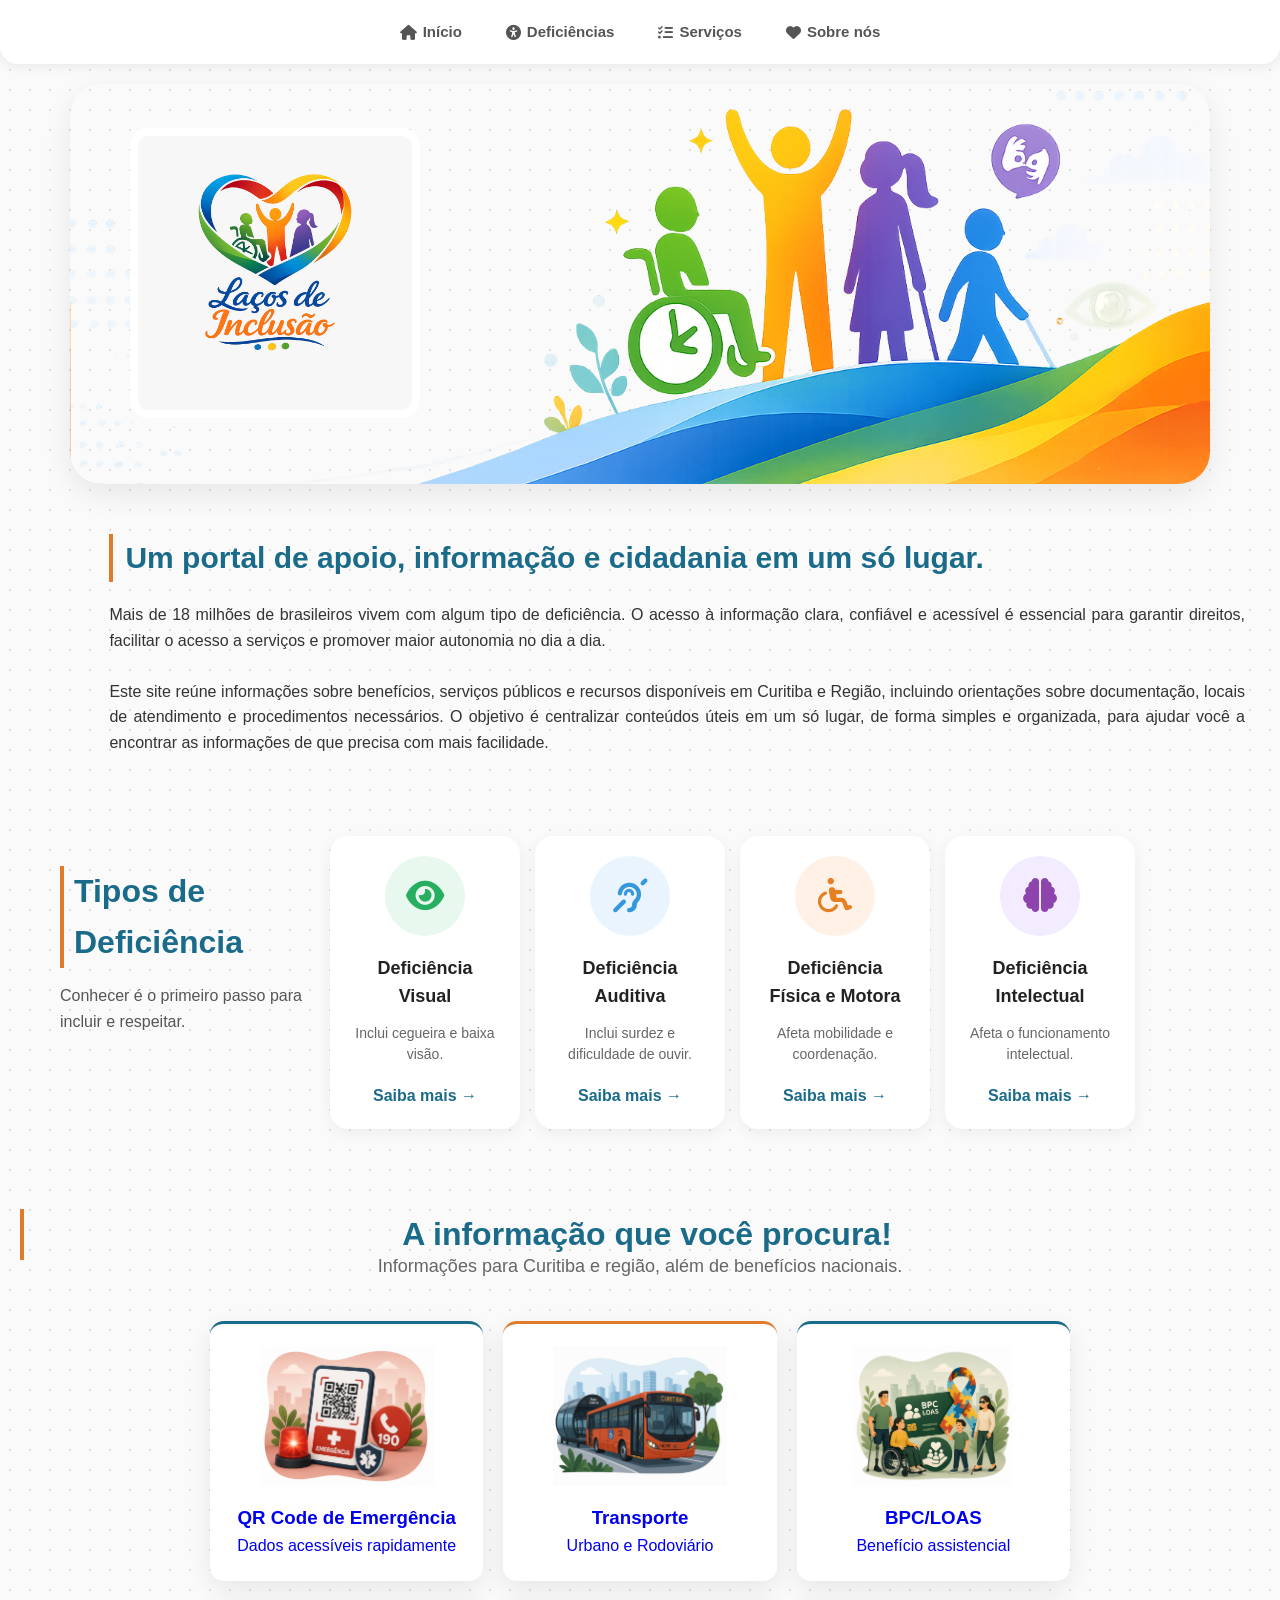
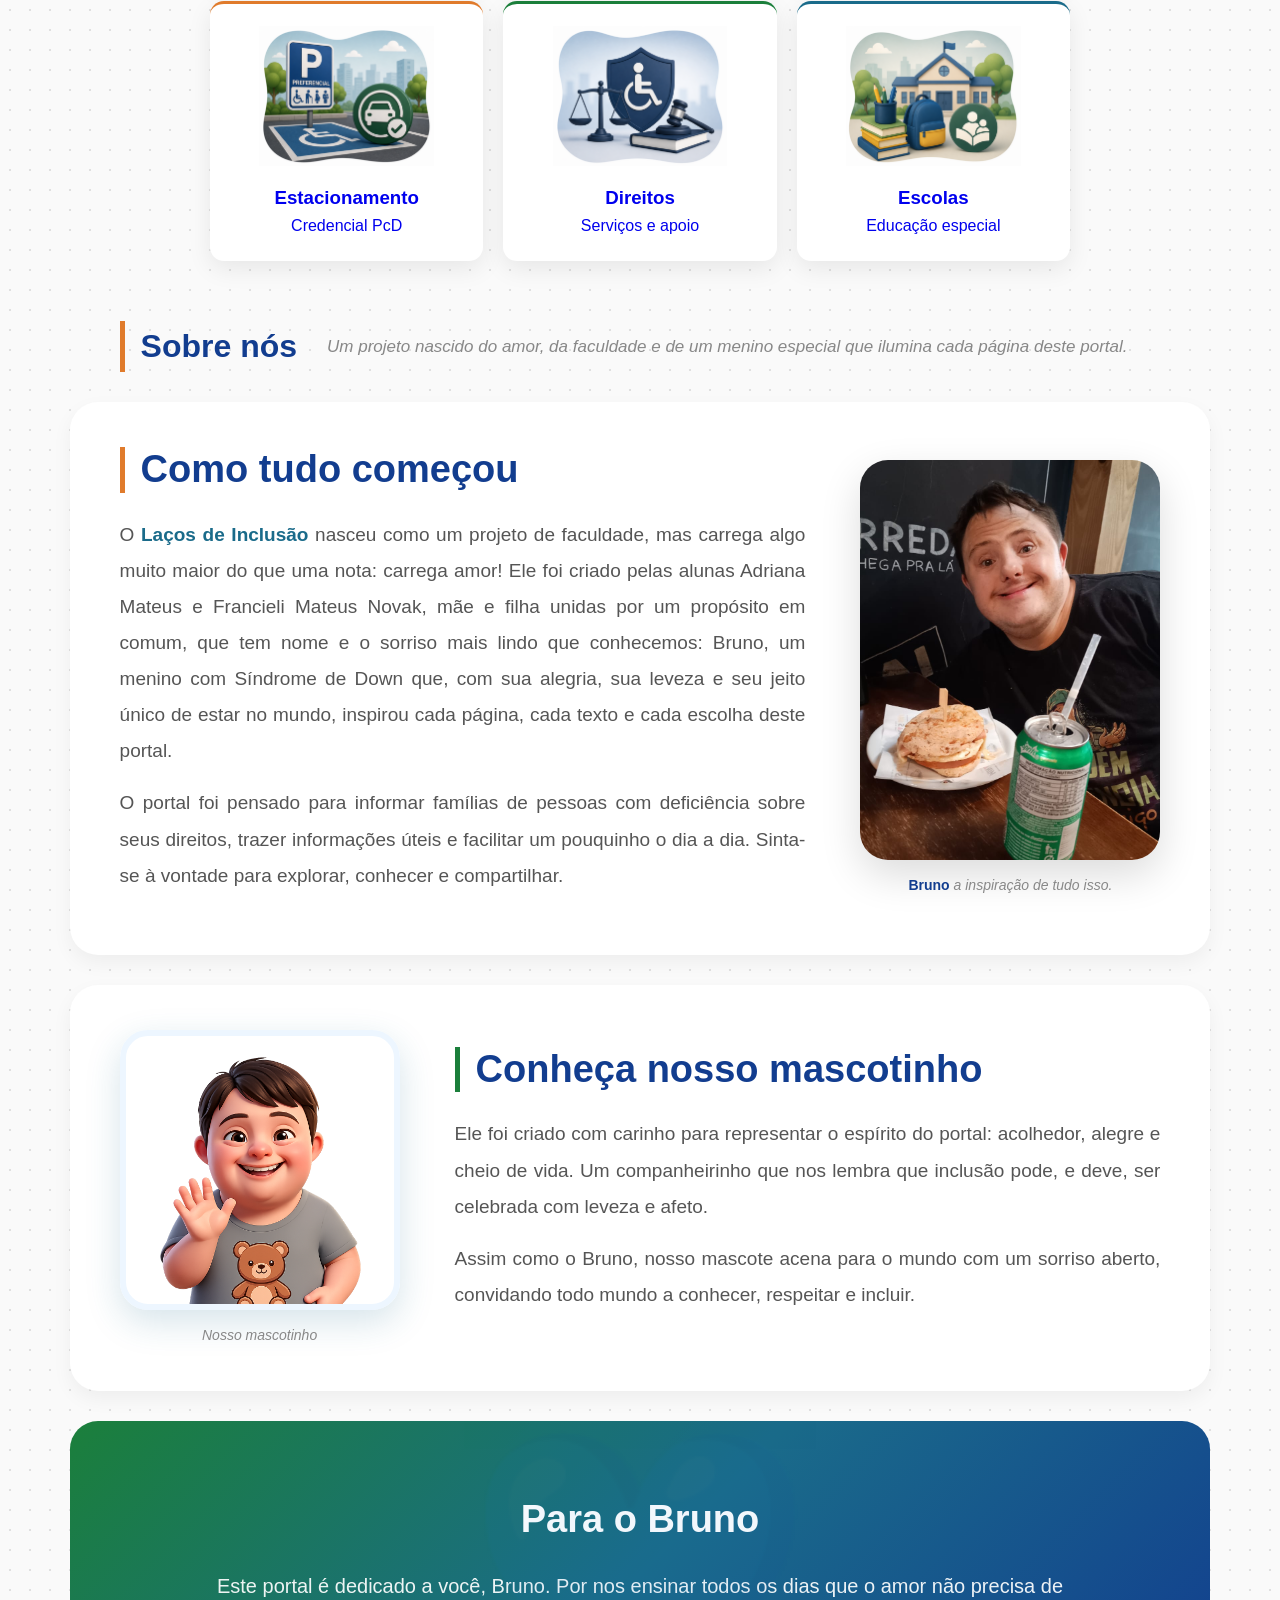
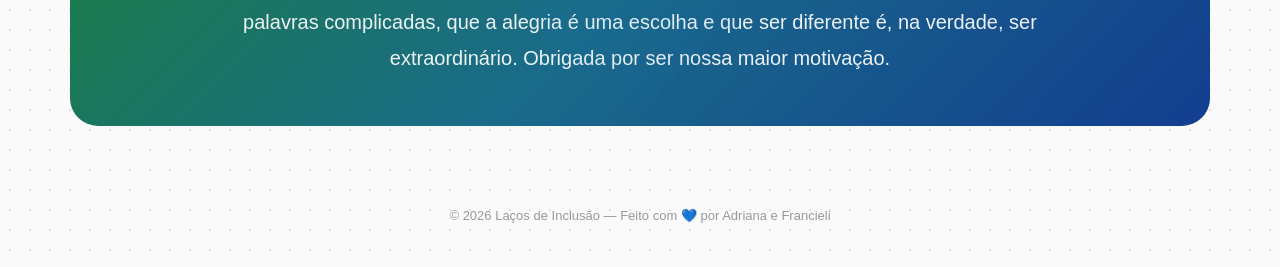
==== index.html @ f5cca7d6 "primeiro commit" ====
<!doctype html>
<html lang="pt-br">
  <head>
    <meta charset="UTF-8" />
    <meta name="viewport" content="width=device-width, initial-scale=1.0" />
    <title>Laços de Inclusão</title>
    <link
      rel="stylesheet"
      href="https://cdnjs.cloudflare.com/ajax/libs/font-awesome/6.5.2/css/all.min.css"
    />

    <!-- CSS externo -->
    <link rel="stylesheet" href="style.css" />

    <style>
      /* =====================================================
         MENU DE NAVEGAÇÃO
      ===================================================== */
      .menu-nav {
        position: sticky;
        top: 0;
        z-index: 999;
        background: white;
        box-shadow: 0 2px 12px rgba(0, 0, 0, 0.08);
        border-radius: 0 0 18px 18px;
        margin: -20px -20px 0;
        padding: 0 40px;
        display: flex;
        align-items: center;
        justify-content: center;
        height: 64px;
      }

      .menu-nav-links {
        display: flex;
        gap: 8px;
        align-items: center;
      }

      .menu-nav-links a {
        text-decoration: none;
        color: #555;
        font-size: 15px;
        font-weight: 600;
        padding: 8px 18px;
        border-radius: 10px;
        transition: all 0.2s ease;
        display: flex;
        align-items: center;
        gap: 6px;
      }

      .menu-nav-links a:hover {
        background: #edf6ff;
        color: #1a6b8a;
      }

      /* Corrige o scroll para não ficar atrás do menu fixo */
      #inicio,
      #deficiencias,
      #servicos,
      #sobre {
        scroll-margin-top: 80px;
      }

      @media (max-width: 700px) {
        .menu-nav {
          padding: 10px 16px;
          height: auto;
          flex-wrap: wrap;
          gap: 8px;
        }
        .menu-nav-links {
          flex-wrap: wrap;
          gap: 6px;
          justify-content: center;
        }
        .menu-nav-links a {
          font-size: 13px;
          padding: 6px 12px;
        }
      }
    </style>

    <style>
      .hero-sobre {
        background: white;
        border-radius: 32px;
        padding: 45px 60px;
        margin-bottom: 30px;
        box-shadow: 0 4px 20px rgba(0, 0, 0, 0.06);
        border: 1px solid #eee;
        display: flex;
        align-items: center;
        gap: 50px;
        position: relative;
        overflow: hidden;
      }

      .hero-logo {
        width: 170px;
        min-width: 170px;
        display: block;
        border-radius: 20px;
      }

      .hero-sobre-conteudo {
        max-width: 560px;
      }

      .hero-sobre h1 {
        font-size: 44px;
        font-weight: 700;
        color: #123d8f;
        line-height: 1.1;
        margin-bottom: 14px;
      }

      .hero-sobre-sub {
        font-size: 18px;
        color: #666;
        line-height: 1.7;
        border-left: 4px solid #e07b2c;
        padding-left: 16px;
        max-width: 100%;
        white-space: nowrap;
      }

      .secao-historia {
        background: white;
        border-radius: 28px;
        padding: 45px 50px;
        margin-bottom: 30px;
        box-shadow: 0 8px 20px rgba(0, 0, 0, 0.05);
        display: grid;
        grid-template-columns: 1fr auto;
        gap: 55px;
        align-items: center;
      }

      .historia-texto h2 {
        font-size: 38px;
        color: #123d8f;
        margin-bottom: 24px;
        border-left: 5px solid #e07b2c;
        padding-left: 16px;
        line-height: 1.2;
        margin-top: 0;
      }

      .historia-texto p {
        font-size: 19px;
        color: #555;
        line-height: 1.9;
        margin-bottom: 16px;
        text-align: justify;
      }

      .historia-texto strong {
        color: #1a6b8a;
      }

      .historia-foto {
        display: flex;
        flex-direction: column;
        align-items: center;
        gap: 14px;
      }

      .foto-bruno {
        width: 300px;
        border-radius: 28px;
        box-shadow: 0 15px 40px rgba(0, 0, 0, 0.14);
        object-fit: cover;
        aspect-ratio: 3/4;
        display: block;
      }

      .foto-legenda {
        font-size: 14px;
        color: #888;
        font-style: italic;
        text-align: center;
      }

      .foto-legenda strong {
        color: #123d8f;
        font-style: normal;
      }

      .secao-mascote {
        background: white;
        border-radius: 28px;
        padding: 45px 50px;
        margin-bottom: 30px;
        box-shadow: 0 8px 20px rgba(0, 0, 0, 0.05);
        display: grid;
        grid-template-columns: auto 1fr;
        gap: 55px;
        align-items: center;
      }

      .mascote-foto {
        display: flex;
        flex-direction: column;
        align-items: center;
        gap: 14px;
      }

      .foto-mascote {
        width: 280px;
        height: auto;
        border-radius: 28px;
        box-shadow: 0 12px 35px rgba(26, 107, 138, 0.18);
        border: 6px solid #edf6ff;
        display: block;
      }

      .mascote-texto h2 {
        font-size: 38px;
        color: #123d8f;
        margin-bottom: 24px;
        border-left: 5px solid #1b7f3b;
        padding-left: 16px;
        line-height: 1.2;
        margin-top: 0;
      }

      .mascote-texto p {
        font-size: 19px;
        color: #555;
        line-height: 1.9;
        margin-bottom: 16px;
        text-align: justify;
      }
      .secao-dedicatoria {
        border-radius: 28px;
        padding: 50px;
        margin-bottom: 30px;
        background: linear-gradient(
          135deg,
          #1b7f3b 0%,
          #1a6b8a 50%,
          #123d8f 100%
        );
        color: white;
        text-align: center;
        position: relative;
        overflow: hidden;
      }

      .secao-dedicatoria::before {
        content: "💙";
        position: absolute;
        font-size: 280px;
        opacity: 0.05;
        left: 50%;
        top: 50%;
        transform: translate(-50%, -50%);
        line-height: 1;
        pointer-events: none;
      }

      .secao-dedicatoria .dedicatoria-emoji {
        font-size: 48px;
        display: block;
        margin-bottom: 18px;
      }

      .secao-dedicatoria h2 {
        font-size: 38px;
        color: white;
        border: none;
        padding: 0;
        margin: 0 0 18px;
      }

      .secao-dedicatoria p {
        font-size: 20px;
        color: rgba(255, 255, 255, 0.92);
        line-height: 1.8;
        max-width: 880px;
        margin: 0 auto;
      }

      .sobre-wrapper {
        width: 92%;
        max-width: 1400px;
        margin: 0 auto 60px;
      }

      /* --- Hero banner index --- */
      .hero-index {
        width: 92%;
        max-width: 1400px;
        margin: 20px auto 35px;
        min-height: 400px;
        background-image: url("assets/banner-visual.png");
        background-size: cover;
        background-position: center;
        border-radius: 32px;
        overflow: hidden;
        position: relative;
        box-shadow: 0 10px 30px rgba(0, 0, 0, 0.08);
      }

      .hero-index-conteudo {
        position: absolute;
        left: 60px;
        top: 50%;
        transform: translateY(-50%);
        max-width: 580px;
        z-index: 2;
      }

      .hero-index-logo {
        width: 290px;
        background: rgba(255, 255, 255, 0.92);
        border-radius: 18px;
        padding: 8px;
        margin-bottom: 22px;
        display: block;
      }

      .hero-index h1 {
        font-size: 38px;
        font-weight: 500;
        color: #123d8f;
        line-height: 1.15;
        margin-bottom: 10px;
      }

      .hero-index p {
        font-size: 18px;
        color: #555;
        line-height: 0.6;
        background: rgba(255, 255, 255, 0.85);
        padding: 20px 20px;
        border-radius: 14px;
      }

      @media (max-width: 1200px) {
        .hero-index-conteudo {
          left: 40px;
          max-width: 440px;
        }
        .hero-index h1 {
          font-size: 36px;
        }
        .hero-index p {
          font-size: 16px;
        }
      }

      @media (max-width: 900px) {
        .hero-sobre {
          padding: 30px;
          gap: 24px;
        }
        .hero-sobre h1 {
          font-size: 32px;
        }
        .secao-historia,
        .secao-mascote {
          grid-template-columns: 1fr;
          padding: 30px;
          gap: 30px;
        }
        .secao-mascote .mascote-foto {
          order: -1;
        }
        .foto-bruno {
          width: 100%;
          max-width: 320px;
        }
        .foto-mascote {
          width: 200px;
          height: 200px;
        }
      }
    </style>
  </head>

  <body>
    <!-- MENU DE NAVEGAÇÃO -->
    <nav class="menu-nav">
      <div class="menu-nav-links">
        <a href="#inicio"><i class="fa-solid fa-house"></i> Início</a>
        <a href="#deficiencias"
          ><i class="fa-solid fa-universal-access"></i> Deficiências</a
        >
        <a href="#servicos"><i class="fa-solid fa-list-check"></i> Serviços</a>
        <a href="#sobre"><i class="fa-solid fa-heart"></i> Sobre nós</a>
      </div>
    </nav>

    <!-- HERO BANNER -->
    <section class="hero-index" id="inicio">
      <div class="hero-index-conteudo">
        <img
          class="hero-index-logo"
          src="assets/Logo.jpeg"
          alt="Laços de Inclusão"
        />
      </div>
    </section>

    <!-- CONTEÚDO -->
    <main class="conteudo">
      <h2>Um portal de apoio, informação e cidadania em um só lugar.</h2>

      <p>
        Mais de 18 milhões de brasileiros vivem com algum tipo de deficiência. O
        acesso à informação clara, confiável e acessível é essencial para
        garantir direitos, facilitar o acesso a serviços e promover maior
        autonomia no dia a dia.
      </p>
      <br />

      <p>
        Este site reúne informações sobre benefícios, serviços públicos e
        recursos disponíveis em Curitiba e Região, incluindo orientações sobre
        documentação, locais de atendimento e procedimentos necessários. O
        objetivo é centralizar conteúdos úteis em um só lugar, de forma simples
        e organizada, para ajudar você a encontrar as informações de que precisa
        com mais facilidade.
      </p>
    </main>

    <!-- CARDS -->
    <!-- TIPOS DE DEFICIENCIA -->
    <section class="tipos-deficiencia" id="deficiencias">
      <div class="tipos-texto">
        <h2>Tipos de Deficiência</h2>

        <p>Conhecer é o primeiro passo para incluir e respeitar.</p>
      </div>

      <div class="tipos-cards">
        <div class="tipo-card">
          <div class="icone verde">
            <i class="fa-solid fa-eye"></i>
          </div>

          <h3>Deficiência Visual</h3>

          <p>Inclui cegueira e baixa visão.</p>

          <a href="deficienciavisual.html">Saiba mais →</a>
        </div>

        <div class="tipo-card">
          <div class="icone azul">
            <i class="fa-solid fa-ear-deaf"></i>
          </div>

          <h3>Deficiência Auditiva</h3>

          <p>Inclui surdez e dificuldade de ouvir.</p>

          <a href="deficienciaauditiva.html">Saiba mais →</a>
        </div>

        <div class="tipo-card">
          <div class="icone laranja">
            <i class="fa-solid fa-wheelchair"></i>
          </div>

          <h3>Deficiência Física e Motora</h3>

          <p>Afeta mobilidade e coordenação.</p>

          <a href="deficienciafisicamotora.html">Saiba mais →</a>
        </div>

        <div class="tipo-card">
          <div class="icone roxo">
            <i class="fa-solid fa-brain"></i>
          </div>

          <h3>Deficiência Intelectual</h3>

          <p>Afeta o funcionamento intelectual.</p>

          <a href="deficienciaIntelectual.html">Saiba mais →</a>
        </div>
      </div>

      <!-- O QUE VOCÊ PRECISA? -->
    </section>
    <h2 class="cards-titulo">A informação que você procura!</h2>
    <p class="subtitulo-home">
      Informações para Curitiba e região, além de benefícios nacionais.
    </p>

    <section class="cards" id="servicos">
      <a href="qrcode.html" class="card azul">
        <img src="assets/qrcode.png" class="card-img" />
        <span class="icone-card"></span>
        <h3>QR Code de Emergência</h3>
        <p>Dados acessíveis rapidamente</p>
      </a>

      <a href="cartao_transporte.html" class="card laranja">
        <img src="assets/onibuscuritiba.png" class="card-img" />
        <span class="icone-card"></span>
        <h3>Transporte</h3>
        <p>Urbano e Rodoviário</p>
      </a>

      <a href="bpc_loas.html" class="card azul">
        <img src="assets/bpcloas.png" class="card-img" />
        <span class="icone-card"></span>
        <h3>BPC/LOAS</h3>
        <p>Benefício assistencial</p>
      </a>

      <a href="estacionamento.html" class="card laranja">
        <img src="assets/preferencial.png" class="card-img" />
        <span class="icone-card"></span>
        <h3>Estacionamento</h3>
        <p>Credencial PcD</p>
      </a>

      <a href="direitos_curitiba.html" class="card verde">
        <img src="assets/direito.png" class="card-img" />
        <span class="icone-card"></span>
        <h3>Direitos</h3>
        <p>Serviços e apoio</p>
      </a>

      <a href="escolas_especiais.html" class="card azul">
        <img src="assets/escola.png" class="card-img" />
        <span class="icone-card"></span>
        <h3>Escolas</h3>
        <p>Educação especial</p>
      </a>
    </section>

    <!-- SOBRE NÓS -->
    <div class="sobre-wrapper" id="sobre">
      <div
        style="
          display: flex;
          align-items: center;
          gap: 30px;
          margin: 40px 0 30px;
          padding-left: 50px;
        "
      >
        <h2
          style="
            font-size: 32px;
            color: #123d8f;
            border-left: 5px solid #e07b2c;
            padding-left: 16px;
            margin: 0;
            white-space: nowrap;
          "
        >
          Sobre nós
        </h2>
        <p style="font-size: 17px; color: #888; font-style: italic; margin: 0">
          Um projeto nascido do amor, da faculdade e de um menino especial que
          ilumina cada página deste portal.
        </p>
      </div>

      <section class="secao-historia">
        <div class="historia-texto">
          <h2>Como tudo começou</h2>
          <p>
            O <strong>Laços de Inclusão</strong> nasceu como um projeto de
            faculdade, mas carrega algo muito maior do que uma nota: carrega
            amor! Ele foi criado pelas alunas Adriana Mateus e Francieli Mateus
            Novak, mãe e filha unidas por um propósito em comum, que tem nome e
            o sorriso mais lindo que conhecemos: Bruno, um menino com Síndrome
            de Down que, com sua alegria, sua leveza e seu jeito único de estar
            no mundo, inspirou cada página, cada texto e cada escolha deste
            portal.
          </p>
          <p>
            O portal foi pensado para informar famílias de pessoas com
            deficiência sobre seus direitos, trazer informações úteis e
            facilitar um pouquinho o dia a dia. Sinta-se à vontade para
            explorar, conhecer e compartilhar.
          </p>
        </div>
        <div class="historia-foto">
          <img
            class="foto-bruno"
            src="assets/foto-bruno.jpeg"
            alt="Bruno, jovem com Síndrome de Down, sorrindo em um restaurante"
          />
          <p class="foto-legenda">
            <strong>Bruno</strong> a inspiração de tudo isso.
          </p>
        </div>
      </section>

      <section class="secao-mascote">
        <div class="mascote-foto">
          <img
            class="foto-mascote"
            src="assets/mascote.png"
            alt="Mascote do portal Laços de Inclusão acenando"
          />
          <p class="foto-legenda">Nosso mascotinho</p>
        </div>
        <div class="mascote-texto">
          <h2>Conheça nosso mascotinho</h2>
          <p>
            Ele foi criado com carinho para representar o espírito do portal:
            acolhedor, alegre e cheio de vida. Um companheirinho que nos lembra
            que inclusão pode, e deve, ser celebrada com leveza e afeto.
          </p>
          <p>
            Assim como o Bruno, nosso mascote acena para o mundo com um sorriso
            aberto, convidando todo mundo a conhecer, respeitar e incluir.
          </p>
        </div>
      </section>

      <section class="secao-dedicatoria">
        <span class="dedicatoria-emoji"></span>
        <h2>Para o Bruno</h2>
        <p>
          Este portal é dedicado a você, Bruno. Por nos ensinar todos os dias
          que o amor não precisa de palavras complicadas, que a alegria é uma
          escolha e que ser diferente é, na verdade, ser extraordinário.
          Obrigada por ser nossa maior motivação.
        </p>
      </section>
    </div>

    <footer class="rodape">
      © 2026 Laços de Inclusão — Feito com 💙 por Adriana e Francieli
    </footer>
  </body>
</html>
---- style.css ----
/* =====================================================
   1. RESET GLOBAL & CONFIGURAÇÕES PADRÃO
===================================================== */
* {
  box-sizing: border-box;
  margin: 0;
  padding: 0;
}

body {
  font-family: "Segoe UI", Arial, sans-serif;
  background-color: #fafafa;
  background-image: radial-gradient(#e0e0e0 1px, transparent 1px);
  background-size: 20px 20px;
  color: #333;
  line-height: 1.6;
  padding: 20px;
}

ul,
ol {
  padding-left: 20px;
}

li {
  margin-bottom: 8px;
}

/* =====================================================
   2. COMPONENTES GLOBAIS (LINKS E CAIXAS DE DESTAQUE)
===================================================== */

.links {
  margin-top: 25px;
  font-size: 14px;
}

.links a {
  color: #1a6b8a;
  font-weight: 600;
  text-decoration: none;
}

.links a:hover {
  text-decoration: underline;
}

/* Caixas de destaque — usadas em bpc_loas e cartao_transporte */
.destaque,
.alerta {
  background: #fef7f0;
  padding: 15px;
  border-radius: 8px;
  margin: 15px 0;
  border-left: 4px solid #e07b2c;
}

.info-box {
  background: #f0f7f9;
  padding: 15px;
  border-radius: 8px;
  margin: 15px 0;
  border-left: 4px solid #1a6b8a;
  color: #1a6b8a;
}

.valor-destaque {
  background: #e8f5e9;
  padding: 15px;
  border-radius: 8px;
  margin: 15px 0;
  border-left: 4px solid #1b7f3b;
  text-align: center;
  font-weight: bold;
  color: #1b7f3b;
}

/* h2 global */
h2 {
  color: #1a6b8a;
  font-size: 20px;
  margin-top: 30px;
  margin-bottom: 10px;
  border-left: 4px solid #e07b2c;
  padding-left: 10px;
}

/* =====================================================
   3. PÁGINA: INDEX / HOME
===================================================== */

.conteudo {
  max-width: 1200px;
  margin: 50px auto 50px 6%;
  padding: 0 15px;
}

.conteudo h2 {
  font-size: 30px;
  margin-bottom: 20px;
  color: #1a6b8a;
  border-left: 4px solid #e07b2c;
  padding-left: 12px;
}

.conteudo p {
  text-align: justify;
}

.subtitulo-home {
  text-align: center;
  font-size: 18px;
  color: #666;
  margin-top: -48px;
  margin-bottom: 20px;
}

/* Cards da Home */
.cards-titulo {
  text-align: center;
  color: #1a6b8a;
  margin: 40px 0;
  font-size: 32px;
}

.cards {
  max-width: 900px;
  margin: auto;
  display: grid;
  grid-template-columns: repeat(auto-fit, minmax(250px, 1fr));
  gap: 20px;
  padding: 20px;
  align-items: stretch;
}

.card {
  background: white;
  border-radius: 14px;
  padding: 22px;
  text-decoration: none;
  box-shadow: 0 8px 25px rgba(0, 0, 0, 0.08);
  transition: all 0.25s ease;
}

.card:hover {
  transform: translateY(-6px) scale(1.02);
}

.card.verde {
  border-top: 3px solid #1b7f3b;
}
.card.azul {
  border-top: 3px solid #1a6b8a;
}
.card.laranja {
  border-top: 3px solid #e07b2c;
}

.card h3,
.card p {
  text-align: center;
}

.card-img {
  width: 100%;
  height: auto;
  max-height: 140px;
  object-fit: contain;
  border-radius: 10px;
  margin-bottom: 10px;
}

/* Seção Tipos de Deficiência */
.tipos-deficiencia {
  max-width: 1200px;
  margin: 60px auto;
  padding: 20px;
  display: flex;
  gap: 20px;
  align-items: stretch;
}

.tipos-texto {
  width: 250px;
}

.tipos-texto h2 {
  font-size: 32px;
  color: #1a6b8a;
  margin-bottom: 15px;
}

.tipos-texto p {
  color: #555;
  line-height: 1.6;
  margin-bottom: 25px;
}

.tipos-cards {
  display: flex;
  gap: 15px;
  flex: 1;
}

.tipo-card {
  width: 190px;
  background: white;
  padding: 20px;
  border-radius: 18px;
  box-shadow: 0 4px 15px rgba(0, 0, 0, 0.06);
  transition: transform 0.3s ease;
  display: flex;
  flex-direction: column;
  align-items: center;
  text-align: center;
}

.tipo-card:hover {
  transform: translateY(-5px);
}

.tipo-card h3 {
  margin-bottom: 12px;
  color: #222;
  font-size: 18px;
}

.tipo-card p {
  font-size: 14px;
  color: #666;
  line-height: 1.5;
  margin-bottom: 18px;
}

.tipo-card a {
  text-decoration: none;
  font-weight: 600;
  color: #1a6b8a;
}

.icone {
  width: 80px;
  height: 80px;
  border-radius: 50%;
  display: flex;
  align-items: center;
  justify-content: center;
  margin-bottom: 18px;
}

.icone i {
  font-size: 34px;
}
.icone.verde {
  background: #e8f8ee;
  color: #27ae60;
}
.icone.azul {
  background: #eaf4ff;
  color: #3498db;
}
.icone.laranja {
  background: #fff1e6;
  color: #e67e22;
}
.icone.roxo {
  background: #f3ebff;
  color: #8e44ad;
}

/* =====================================================
   4. PÁGINAS INTERNAS — HERO E ESTRUTURA
===================================================== */

.pagina-deficiencia {
  width: 92%;
  max-width: 1400px;
  margin: 20px auto 60px;
}

/* Hero / Banner */
.hero-visual {
  width: 100%;
  min-height: 430px;
  background-image: url("assets/banner-visual.png");
  background-size: cover;
  background-position: center;
  border-radius: 32px;
  overflow: hidden;
  position: relative;
  margin-bottom: 35px;
  box-shadow: 0 10px 30px rgba(0, 0, 0, 0.05);
}

.hero-topo {
  display: flex;
  justify-content: space-between;
  align-items: flex-start;
  padding: 35px 40px;
}

.hero-visual-conteudo {
  position: absolute;
  left: 60px;
  top: 40%;
  transform: translateY(-50%);
  max-width: 620px;
}

.hero-visual-caixa {
  max-width: 560px;
}

.hero-visual h1 {
  font-size: 54px;
  line-height: 1.05;
  color: #123d8f;
  margin-bottom: 18px;
}

.hero-visual p {
  font-size: 21px;
  line-height: 1.7;
  color: #444;
  background: rgba(255, 255, 255, 0.9);
  padding: 22px 26px;
  border-radius: 22px;
  backdrop-filter: blur(6px);
  box-shadow: 0 8px 20px rgba(0, 0, 0, 0.05);
}

.hero-visual-icone {
  display: none;
}

/* Botão voltar no hero */
.voltar-hero {
  position: absolute;
  top: 28px;
  right: 35px;
  z-index: 10;
}

.voltar-hero a {
  display: inline-flex;
  align-items: center;
  gap: 8px;
  text-decoration: none;
  color: #123d8f;
  font-size: 14px;
  font-weight: 600;
  background: rgba(255, 255, 255, 0.92);
  padding: 10px 16px;
  border-radius: 14px;
  backdrop-filter: blur(6px);
  transition: 0.2s;
}

.voltar-hero a:hover {
  transform: translateX(-3px);
  background: white;
}

/* Blocos e seções */
.bloco-conteudo,
.secao-cards,
.direitos-box {
  background: white;
  border-radius: 28px;
  padding: 35px;
  margin-bottom: 30px;
  box-shadow: 0 8px 20px rgba(0, 0, 0, 0.05);
}

.bloco-conteudo {
  display: flex;
  gap: 30px;
  align-items: flex-start;
}

.icone-bloco {
  width: 95px;
  height: 95px;
  min-width: 95px;
  border-radius: 24px;
  display: flex;
  align-items: center;
  justify-content: center;
  font-size: 38px;
}

.azul-claro {
  background: #edf6ff;
  color: #0f56d9;
}

.texto-bloco h2,
.titulo-secao,
.direitos-texto h2 {
  font-size: 38px;
  color: #123d8f;
  margin-bottom: 20px;
}

.texto-bloco p,
.card-info p,
.recurso-item p,
.direitos-texto li {
  font-size: 20px;
  line-height: 1.9;
  color: #555;
}

.texto-bloco p {
  text-align: justify;
}

/* Grid de recursos */
.grid-recursos {
  display: grid;
  grid-template-columns: repeat(auto-fit, minmax(280px, 1fr));
  gap: 20px;
}

.recurso-item {
  background: #fafafa;
  border-radius: 22px;
  padding: 22px;
  display: flex;
  gap: 18px;
  align-items: flex-start;
}

.icone-recurso {
  width: 68px;
  height: 68px;
  min-width: 68px;
  border-radius: 18px;
  display: flex;
  align-items: center;
  justify-content: center;
  font-size: 26px;
}

/* Cores suaves dos ícones */
.azul-suave {
  background: #edf6ff;
  color: #1e88e5;
}
.laranja-suave {
  background: #fff4e7;
  color: #ff9800;
}
.roxo-suave {
  background: #f5ebff;
  color: #9c27b0;
}
.verde-suave {
  background: #ebfff0;
  color: #1ea84b;
}

/* Frase final */
.frase-final {
  text-align: center;
  margin-top: 30px;
  font-size: 17px;
  color: #666;
}

/* =====================================================
   5. RODAPÉ GLOBAL
===================================================== */
.rodape {
  text-align: center;
  padding: 20px;
  font-size: 13px;
  color: #999;
}

/* =====================================================
   6. MEDIA QUERIES (RESPONSIVIDADE)
===================================================== */
@media (max-width: 1200px) {
  .hero-visual {
    min-height: 430px;
    background-position: center;
    padding-bottom: 30px;
  }

  .hero-topo {
    flex-direction: row;
  }

  .hero-visual-conteudo {
    position: absolute;
    left: 40px;
    top: 50%;
    transform: translateY(-50%);
    max-width: 380px;
  }

  .hero-visual h1 {
    font-size: 34px;
  }

  .hero-visual p {
    font-size: 14px;
    padding: 14px 18px;
  }

  .bloco-conteudo,
  .direitos-box {
    flex-direction: column;
  }
}

/* =====================================================
   NOTEBOOK (até 1024px)
===================================================== */
@media (max-width: 1024px) {
  .tipos-deficiencia {
    flex-direction: column;
    align-items: center;
  }

  .tipos-texto {
    width: 100%;
    text-align: center;
  }

  .tipos-cards {
    flex-wrap: wrap;
    justify-content: center;
  }

  .tipo-card {
    width: 200px;
  }

  .conteudo {
    margin: 40px auto;
    padding: 0 30px;
  }
}

/* =====================================================
   MOBILE (até 768px)
===================================================== */
@media (max-width: 768px) {
  body {
    padding: 10px;
  }

  /* Hero das páginas internas */
  .hero-visual {
    min-height: 220px;
    border-radius: 18px;
    margin-bottom: 20px;
  }

  .hero-visual-conteudo {
    left: 20px;
    right: 20px;
    top: 50%;
    max-width: 100%;
  }

  .hero-visual h1 {
    font-size: 26px;
    margin-bottom: 8px;
  }

  .hero-visual p {
    font-size: 13px;
    padding: 10px 14px;
  }

  .voltar-hero {
    top: 14px;
    right: 16px;
  }

  .voltar-hero a {
    font-size: 12px;
    padding: 7px 12px;
  }

  /* Páginas internas */
  .pagina-deficiencia {
    width: 100%;
    margin: 10px auto 40px;
  }

  .bloco-conteudo {
    flex-direction: column;
    padding: 20px;
    border-radius: 18px;
  }

  .icone-bloco {
    width: 60px;
    height: 60px;
    min-width: 60px;
    font-size: 26px;
  }

  .texto-bloco h2,
  .titulo-secao {
    font-size: 24px;
  }

  .texto-bloco p,
  .recurso-item p {
    font-size: 16px;
  }

  .secao-cards {
    padding: 20px;
    border-radius: 18px;
  }

  .grid-recursos {
    grid-template-columns: 1fr;
  }

  .icone-recurso {
    width: 48px;
    height: 48px;
    min-width: 48px;
    font-size: 20px;
  }

  /* Home */
  .hero-index {
    min-height: 200px;
    border-radius: 18px;
    margin: 10px auto 20px;
  }

  .hero-index-conteudo {
    left: 20px;
    max-width: 80%;
  }

  .hero-index-logo {
    width: 160px;
    margin-bottom: 12px;
  }

  .hero-index h1 {
    font-size: 22px;
  }

  .conteudo {
    margin: 20px auto;
    padding: 0 10px;
  }

  .conteudo h2 {
    font-size: 22px;
  }

  .tipos-deficiencia {
    flex-direction: column;
    margin: 30px auto;
    padding: 10px;
  }

  .tipos-texto {
    width: 100%;
    text-align: center;
  }

  .tipos-cards {
    flex-wrap: wrap;
    justify-content: center;
    gap: 12px;
  }

  .tipo-card {
    width: calc(50% - 6px);
    min-width: 140px;
  }

  .cards-titulo {
    font-size: 22px;
    margin: 20px 0;
  }

  .subtitulo-home {
    margin-top: 0;
    font-size: 15px;
  }

  .cards {
    grid-template-columns: repeat(2, 1fr);
    padding: 10px;
    gap: 12px;
    max-width: 100%;
  }

  .card {
    padding: 14px;
  }

  .card-img {
    max-height: 80px;
  }

  /* Seção sobre nós no index */
  .secao-historia,
  .secao-mascote {
    grid-template-columns: 1fr !important;
    padding: 20px !important;
    gap: 20px !important;
  }

  .foto-bruno {
    width: 100% !important;
    max-width: 260px !important;
    margin: 0 auto;
  }

  .foto-mascote {
    width: 180px !important;
    height: auto !important;
  }

  .historia-texto h2,
  .mascote-texto h2 {
    font-size: 24px;
  }

  .historia-texto p,
  .mascote-texto p {
    font-size: 16px;
  }

  .secao-dedicatoria {
    padding: 30px 20px !important;
  }

  .secao-dedicatoria h2 {
    font-size: 26px !important;
  }

  .secao-dedicatoria p {
    font-size: 16px !important;
  }

  /* Menu de navegação */
  .menu-nav {
    padding: 10px 16px !important;
    height: auto !important;
    justify-content: center;
  }

  .menu-nav-links {
    flex-wrap: wrap;
    justify-content: center;
    gap: 6px;
  }

  .menu-nav-links a {
    font-size: 13px !important;
    padding: 6px 10px !important;
  }

  /* Sobre nós página dedicada */
  .hero-sobre {
    flex-direction: column !important;
    padding: 24px 20px !important;
    gap: 20px !important;
    text-align: center;
  }

  .hero-sobre h1 {
    font-size: 30px !important;
  }

  .grid-autoras {
    grid-template-columns: 1fr !important;
  }

  .secao-autoras {
    padding: 20px !important;
  }

  /* Banner info nas páginas internas */
  .secao-banner-info {
    flex-direction: column !important;
    text-align: center !important;
    padding: 24px 20px !important;
  }

  .banner-info-icone {
    font-size: 50px !important;
  }

  .banner-info-texto h2 {
    font-size: 22px !important;
  }

  .banner-info-texto p {
    font-size: 15px !important;
  }

  /* Cards coloridos */
  .grid-destaques {
    grid-template-columns: 1fr !important;
  }

  /* Formulário QR Code */
  .secao-formulario {
    grid-template-columns: 1fr !important;
    padding: 20px !important;
  }

  .rodape {
    font-size: 12px;
    padding: 16px 10px;
  }
}
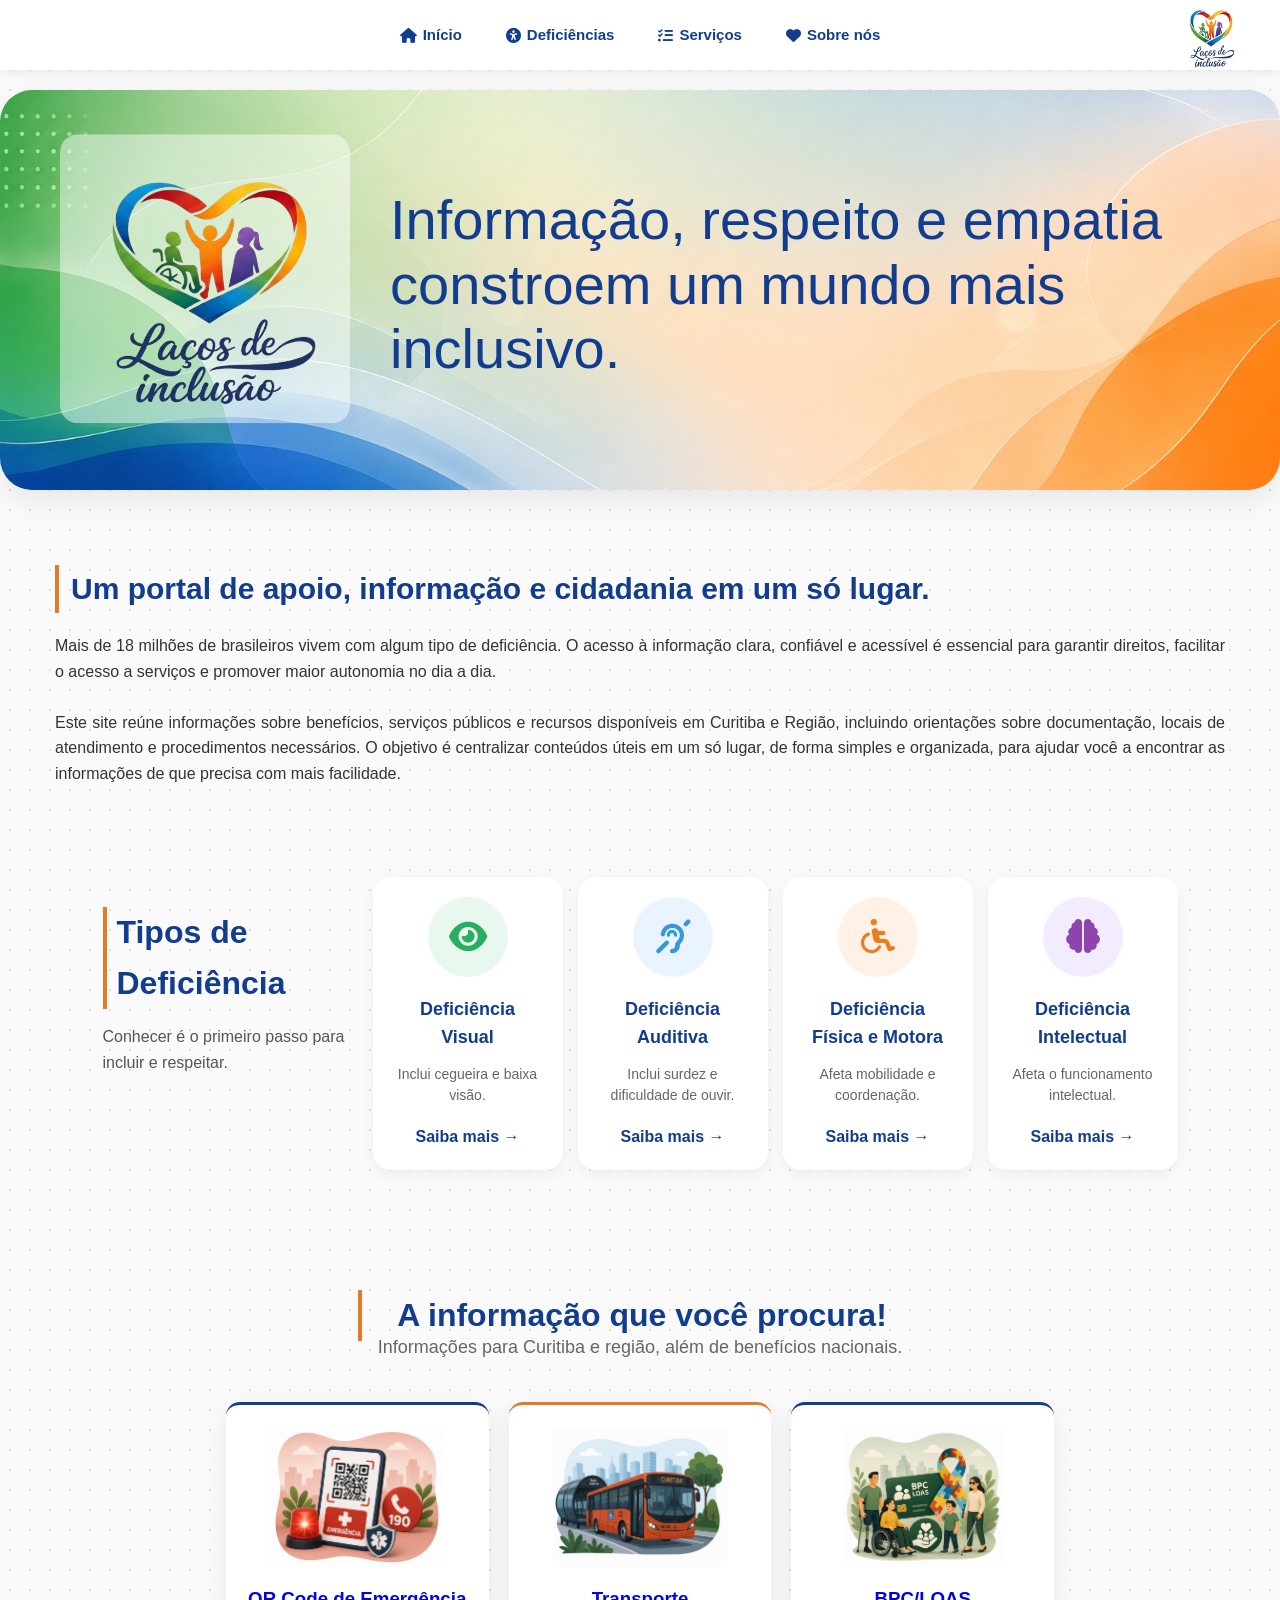
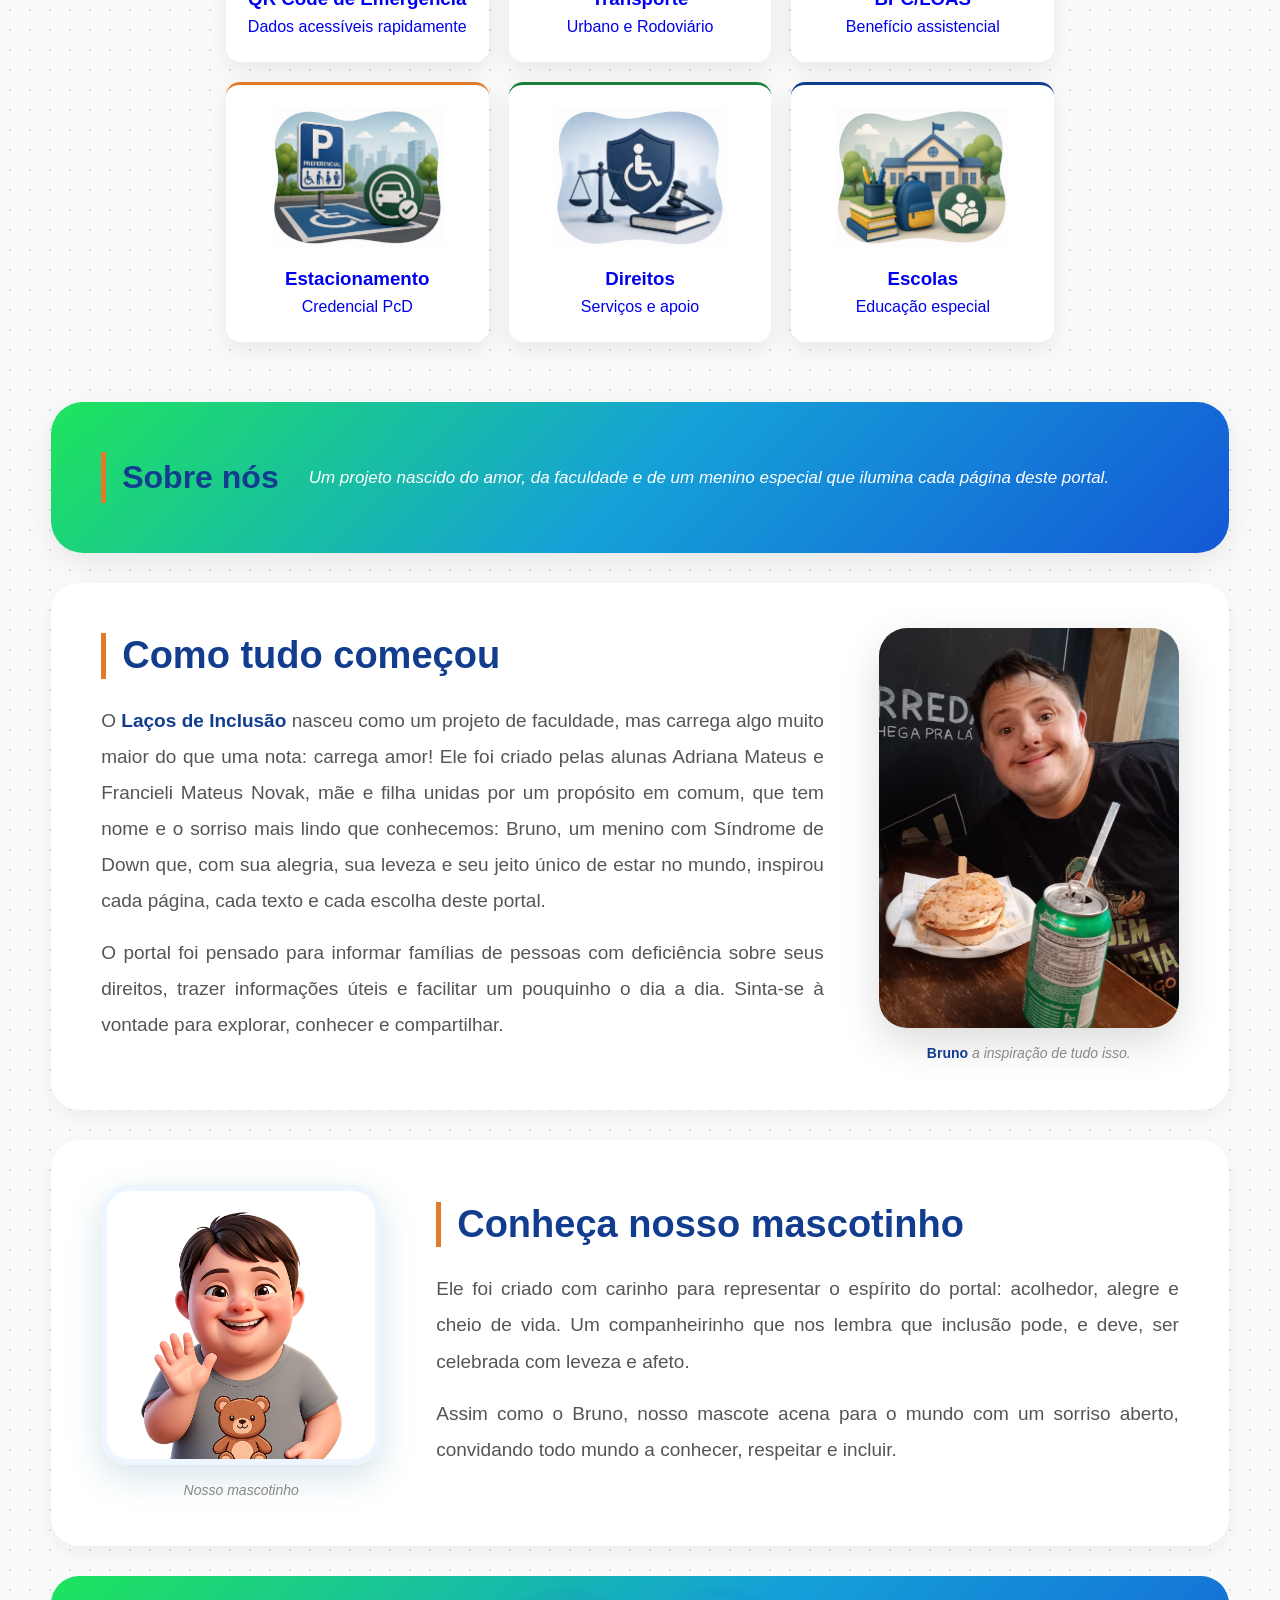
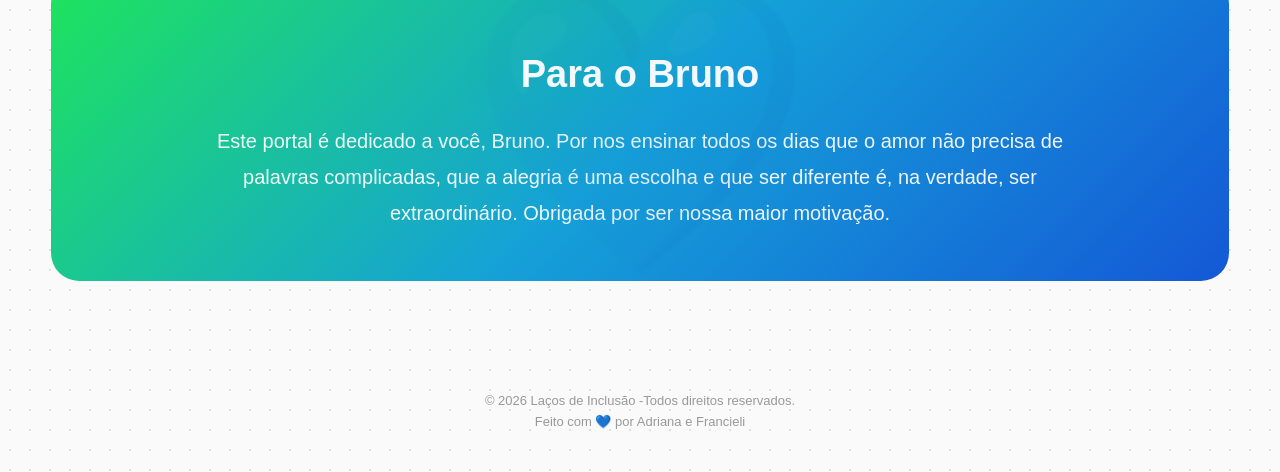
==== commit 8ec7753b: "primeiro commit" ====
--- a/index.html
+++ b/index.html
@@ -22,24 +22,33 @@
         z-index: 999;
         background: white;
         box-shadow: 0 2px 12px rgba(0, 0, 0, 0.08);
-        border-radius: 0 0 18px 18px;
         margin: -20px -20px 0;
-        padding: 0 40px;
+        padding: 15px 40px;
         display: flex;
+        flex-direction: row;
         align-items: center;
         justify-content: center;
-        height: 64px;
+        height: max-content;
+        width: 100%;
+      }
+      .menu-nav img {
+        width: 60px;
+        height: 70px;
+        position: absolute;
+        right: 40px;
       }
 
       .menu-nav-links {
         display: flex;
+        flex-direction: row;
+        justify-content: center;
         gap: 8px;
         align-items: center;
       }
 
       .menu-nav-links a {
         text-decoration: none;
-        color: #555;
+        color: #123d8f;
         font-size: 15px;
         font-weight: 600;
         padding: 8px 18px;
@@ -52,7 +61,7 @@
 
       .menu-nav-links a:hover {
         background: #edf6ff;
-        color: #1a6b8a;
+        color: #123d8f;
       }
 
       /* Corrige o scroll para não ficar atrás do menu fixo */
@@ -157,7 +166,7 @@
       }
 
       .historia-texto strong {
-        color: #1a6b8a;
+        color: #123d8f;
       }
 
       .historia-foto {
@@ -220,7 +229,7 @@
         font-size: 38px;
         color: #123d8f;
         margin-bottom: 24px;
-        border-left: 5px solid #1b7f3b;
+        border-left: 5px solid #e07b2c;
         padding-left: 16px;
         line-height: 1.2;
         margin-top: 0;
@@ -239,9 +248,9 @@
         margin-bottom: 30px;
         background: linear-gradient(
           135deg,
-          #1b7f3b 0%,
-          #1a6b8a 50%,
-          #123d8f 100%
+          #1ee45c 0%,
+          #15a1d8 50%,
+          #1458d6 100%
         );
         color: white;
         text-align: center;
@@ -283,6 +292,19 @@
         margin: 0 auto;
       }
 
+      .sobre-nos {
+        background: linear-gradient(
+          135deg,
+          #1ee45c 0%,
+          #15a1d8 50%,
+          #1458d6 100%
+        );
+        border-radius: 32px;
+        padding: 50px 60px;
+        margin-bottom: 30px;
+        box-shadow: 0 10px 30px rgba(0, 0, 0, 0.08);
+      }
+
       .sobre-wrapper {
         width: 92%;
         max-width: 1400px;
@@ -291,31 +313,38 @@
 
       /* --- Hero banner index --- */
       .hero-index {
-        width: 92%;
+        flex-direction: row;
+        width: 100%;
         max-width: 1400px;
         margin: 20px auto 35px;
         min-height: 400px;
-        background-image: url("assets/banner-visual.png");
+        background-image: url("assets/banner-visual.jpg");
         background-size: cover;
-        background-position: center;
+        background-position: 0%;
         border-radius: 32px;
         overflow: hidden;
         position: relative;
         box-shadow: 0 10px 30px rgba(0, 0, 0, 0.08);
+        padding: 20px;
       }
 
       .hero-index-conteudo {
+        display: flex;
+        flex-direction: row;
+        justify-content: space-around;
+        align-items: center;
+        gap: 40px;
         position: absolute;
         left: 60px;
         top: 50%;
         transform: translateY(-50%);
-        max-width: 580px;
+        max-width: 1300px;
         z-index: 2;
       }
 
       .hero-index-logo {
         width: 290px;
-        background: rgba(255, 255, 255, 0.92);
+        background: rgba(255, 255, 255, 0.475);
         border-radius: 18px;
         padding: 8px;
         margin-bottom: 22px;
@@ -323,7 +352,8 @@
       }
 
       .hero-index h1 {
-        font-size: 38px;
+        font-family: Arial, Helvetica, sans-serif;
+        font-size: 56px;
         font-weight: 500;
         color: #123d8f;
         line-height: 1.15;
@@ -392,6 +422,7 @@
         <a href="#servicos"><i class="fa-solid fa-list-check"></i> Serviços</a>
         <a href="#sobre"><i class="fa-solid fa-heart"></i> Sobre nós</a>
       </div>
+      <img src="assets/Logo.png" alt="Logo laços de inclusão" />
     </nav>
 
     <!-- HERO BANNER -->
@@ -399,9 +430,12 @@
       <div class="hero-index-conteudo">
         <img
           class="hero-index-logo"
-          src="assets/Logo.jpeg"
+          src="assets/Logo.png"
           alt="Laços de Inclusão"
         />
+        <h1 class="">
+          Informação, respeito e empatia constroem um mundo mais inclusivo.
+        </h1>
       </div>
     </section>
 
@@ -488,11 +522,12 @@
 
       <!-- O QUE VOCÊ PRECISA? -->
     </section>
-    <h2 class="cards-titulo">A informação que você procura!</h2>
-    <p class="subtitulo-home">
-      Informações para Curitiba e região, além de benefícios nacionais.
-    </p>
-
+    <div class="cards-titulo">
+      <h2>A informação que você procura!</h2>
+      <p class="subtitulo-home">
+        Informações para Curitiba e região, além de benefícios nacionais.
+      </p>
+    </div>
     <section class="cards" id="servicos">
       <a href="qrcode.html" class="card azul">
         <img src="assets/qrcode.png" class="card-img" />
@@ -540,6 +575,7 @@
     <!-- SOBRE NÓS -->
     <div class="sobre-wrapper" id="sobre">
       <div
+        class="sobre-nos"
         style="
           display: flex;
           align-items: center;
@@ -560,7 +596,7 @@
         >
           Sobre nós
         </h2>
-        <p style="font-size: 17px; color: #888; font-style: italic; margin: 0">
+        <p style="font-size: 17px; color: #fff; font-style: italic; margin: 0">
           Um projeto nascido do amor, da faculdade e de um menino especial que
           ilumina cada página deste portal.
         </p>
@@ -634,7 +670,8 @@
     </div>
 
     <footer class="rodape">
-      © 2026 Laços de Inclusão — Feito com 💙 por Adriana e Francieli
+      © 2026 Laços de Inclusão -Todos direitos reservados.<br />
+      Feito com 💙 por Adriana e Francieli
     </footer>
   </body>
 </html>
--- a/style.css
+++ b/style.css
@@ -6,15 +6,23 @@
   margin: 0;
   padding: 0;
 }
-
+head {
+  display: flex;
+  flex-direction: column;
+  justify-content: center;
+}
 body {
+  display: flex;
+  flex-direction: column;
+  align-items: center;
+  justify-content: center;
   font-family: "Segoe UI", Arial, sans-serif;
   background-color: #fafafa;
   background-image: radial-gradient(#e0e0e0 1px, transparent 1px);
   background-size: 20px 20px;
   color: #333;
   line-height: 1.6;
-  padding: 20px;
+  padding: 20px 0;
 }
 
 ul,
@@ -36,7 +44,7 @@
 }
 
 .links a {
-  color: #1a6b8a;
+  color: #123d8f;
   font-weight: 600;
   text-decoration: none;
 }
@@ -60,8 +68,8 @@
   padding: 15px;
   border-radius: 8px;
   margin: 15px 0;
-  border-left: 4px solid #1a6b8a;
-  color: #1a6b8a;
+  border-left: 4px solid #123d8f;
+  color: #123d8f;
 }
 
 .valor-destaque {
@@ -77,7 +85,7 @@
 
 /* h2 global */
 h2 {
-  color: #1a6b8a;
+  color: #123d8f;
   font-size: 20px;
   margin-top: 30px;
   margin-bottom: 10px;
@@ -91,20 +99,25 @@
 
 .conteudo {
   max-width: 1200px;
-  margin: 50px auto 50px 6%;
+  margin: 10px;
   padding: 0 15px;
 }
 
 .conteudo h2 {
   font-size: 30px;
   margin-bottom: 20px;
-  color: #1a6b8a;
+  color: #123d8f;
   border-left: 4px solid #e07b2c;
   padding-left: 12px;
 }
 
 .conteudo p {
   text-align: justify;
+}
+
+.subtitulo-home {
+  margin-top: 0;
+  font-size: 15px;
 }
 
 .subtitulo-home {
@@ -116,11 +129,15 @@
 }
 
 /* Cards da Home */
-.cards-titulo {
+.cards-titulo h2 {
   text-align: center;
-  color: #1a6b8a;
+  color: #123d8f;
   margin: 40px 0;
   font-size: 32px;
+  padding: 0;
+}
+.cards-titulo p {
+  padding: 0 20px;
 }
 
 .cards {
@@ -150,7 +167,7 @@
   border-top: 3px solid #1b7f3b;
 }
 .card.azul {
-  border-top: 3px solid #1a6b8a;
+  border-top: 3px solid #123d8f;
 }
 .card.laranja {
   border-top: 3px solid #e07b2c;
@@ -186,7 +203,7 @@
 
 .tipos-texto h2 {
   font-size: 32px;
-  color: #1a6b8a;
+  color: #123d8f;
   margin-bottom: 15px;
 }
 
@@ -221,7 +238,7 @@
 
 .tipo-card h3 {
   margin-bottom: 12px;
-  color: #222;
+  color: #123d8f;
   font-size: 18px;
 }
 
@@ -235,7 +252,7 @@
 .tipo-card a {
   text-decoration: none;
   font-weight: 600;
-  color: #1a6b8a;
+  color: #123d8f;
 }
 
 .icone {
@@ -280,9 +297,12 @@
 
 /* Hero / Banner */
 .hero-visual {
+  display: flex;
+  flex-direction: column;
+  align-items: center;
   width: 100%;
   min-height: 430px;
-  background-image: url("assets/banner-visual.png");
+  background-image: url("assets/banner-visual.jpg");
   background-size: cover;
   background-position: center;
   border-radius: 32px;
@@ -292,30 +312,30 @@
   box-shadow: 0 10px 30px rgba(0, 0, 0, 0.05);
 }
 
-.hero-topo {
-  display: flex;
-  justify-content: space-between;
-  align-items: flex-start;
-  padding: 35px 40px;
-}
-
 .hero-visual-conteudo {
   position: absolute;
   left: 60px;
   top: 40%;
   transform: translateY(-50%);
-  max-width: 620px;
+  width: 100%;
+  max-width: 1200px;
 }
 
 .hero-visual-caixa {
-  max-width: 560px;
+  display: flex;
+  flex-direction: row;
+  align-items: center;
+  justify-content: center;
+  gap: 150px;
+  padding: 20px;
 }
 
 .hero-visual h1 {
-  font-size: 54px;
+  font-size: 70px;
   line-height: 1.05;
   color: #123d8f;
   margin-bottom: 18px;
+  max-width: 400px;
 }
 
 .hero-visual p {
@@ -554,26 +574,50 @@
 
   /* Hero das páginas internas */
   .hero-visual {
-    min-height: 220px;
+    min-height: auto;
     border-radius: 18px;
     margin-bottom: 20px;
+    padding-bottom: 20px;
+  }
+
+  .hero-topo {
+    padding: 20px;
   }
 
   .hero-visual-conteudo {
-    left: 20px;
-    right: 20px;
-    top: 50%;
+    position: relative;
+    left: auto;
+    right: auto;
+    top: auto;
+    transform: none;
     max-width: 100%;
+    padding: 20px 20px 0;
   }
 
   .hero-visual h1 {
-    font-size: 26px;
-    margin-bottom: 8px;
+    font-size: 28px;
+    margin-bottom: 12px;
   }
 
   .hero-visual p {
     font-size: 13px;
     padding: 10px 14px;
+  }
+
+  /* Mascote no mobile */
+  .mascote-flutuante {
+    position: static !important;
+    margin: 12px 0 0 0 !important;
+    justify-content: flex-start !important;
+  }
+
+  .mascote-bolha {
+    max-width: 200px !important;
+  }
+
+  .mascote-avatar {
+    width: 52px !important;
+    height: 52px !important;
   }
 
   .voltar-hero {
@@ -681,16 +725,6 @@
   .tipo-card {
     width: calc(50% - 6px);
     min-width: 140px;
-  }
-
-  .cards-titulo {
-    font-size: 22px;
-    margin: 20px 0;
-  }
-
-  .subtitulo-home {
-    margin-top: 0;
-    font-size: 15px;
   }
 
   .cards {
@@ -751,9 +785,9 @@
 
   /* Menu de navegação */
   .menu-nav {
-    padding: 10px 16px !important;
     height: auto !important;
-    justify-content: center;
+    align-items: center;
+    justify-content: space-between;
   }
 
   .menu-nav-links {
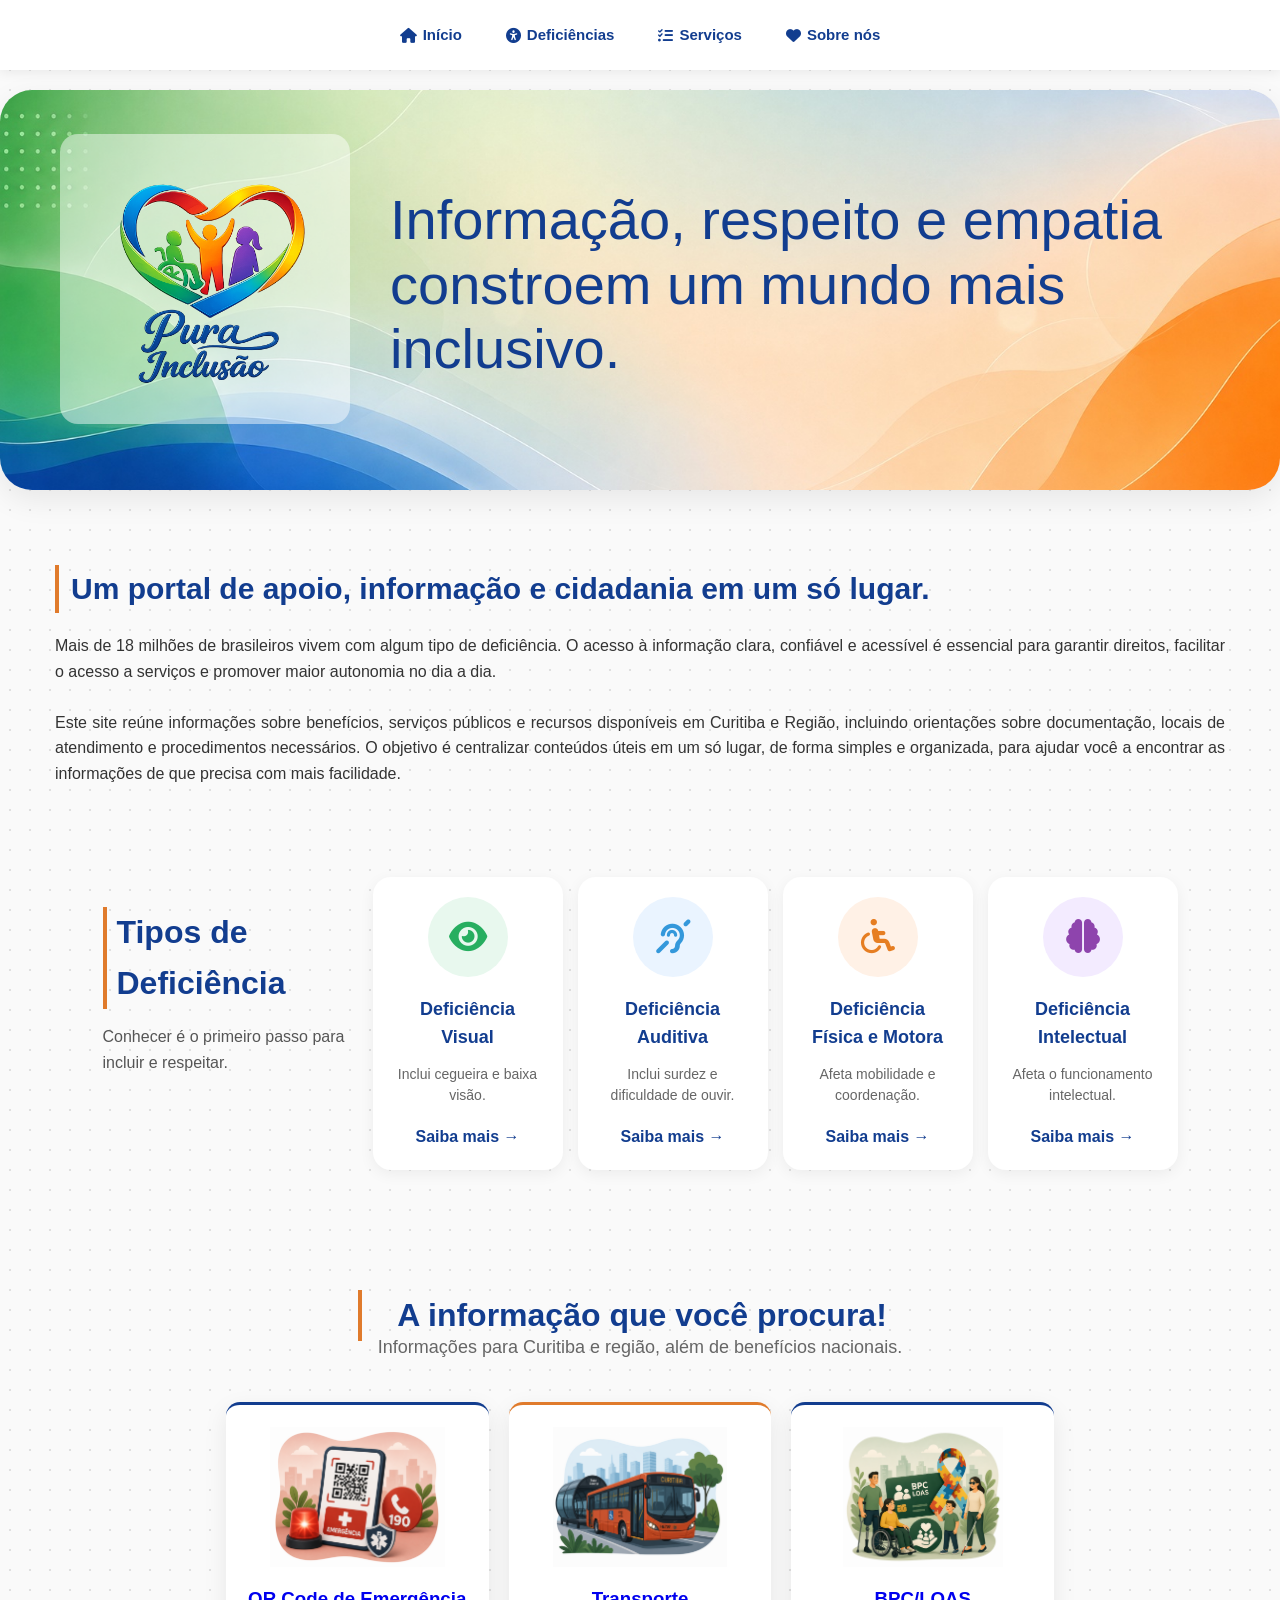
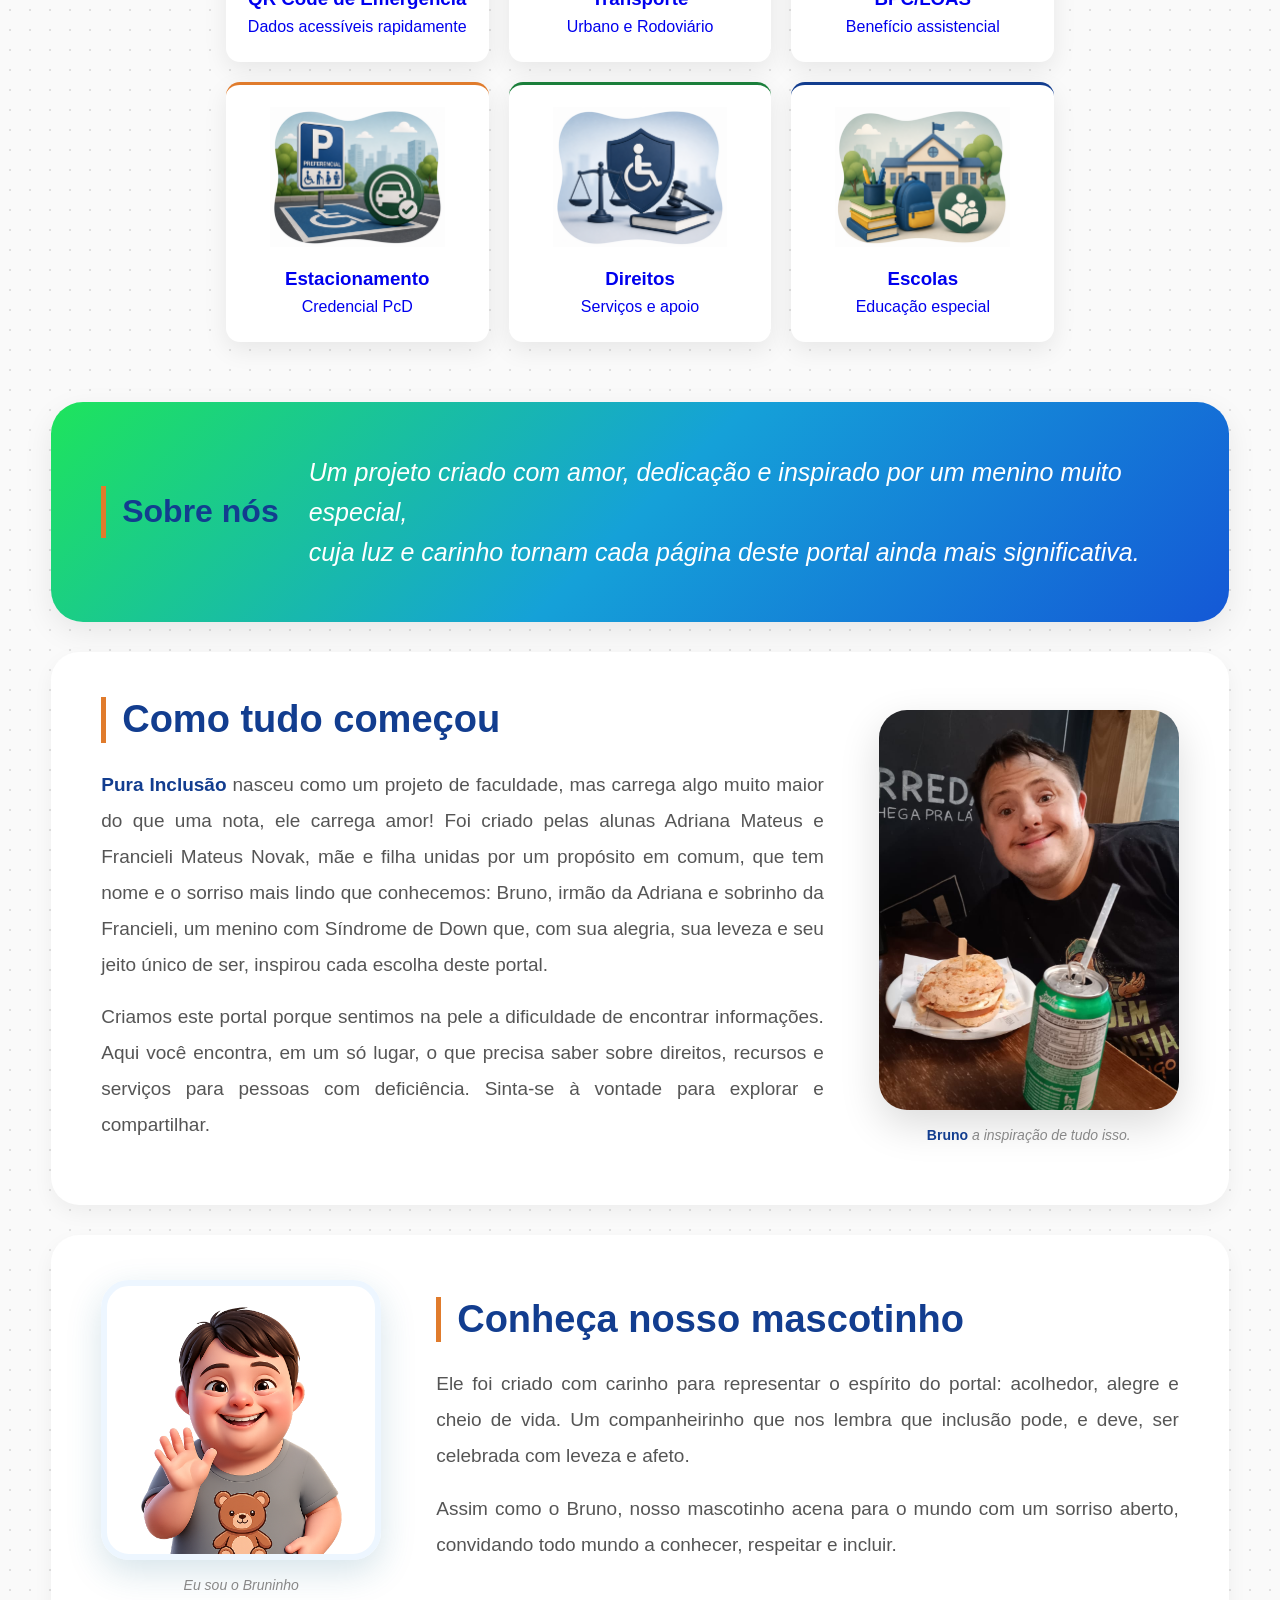
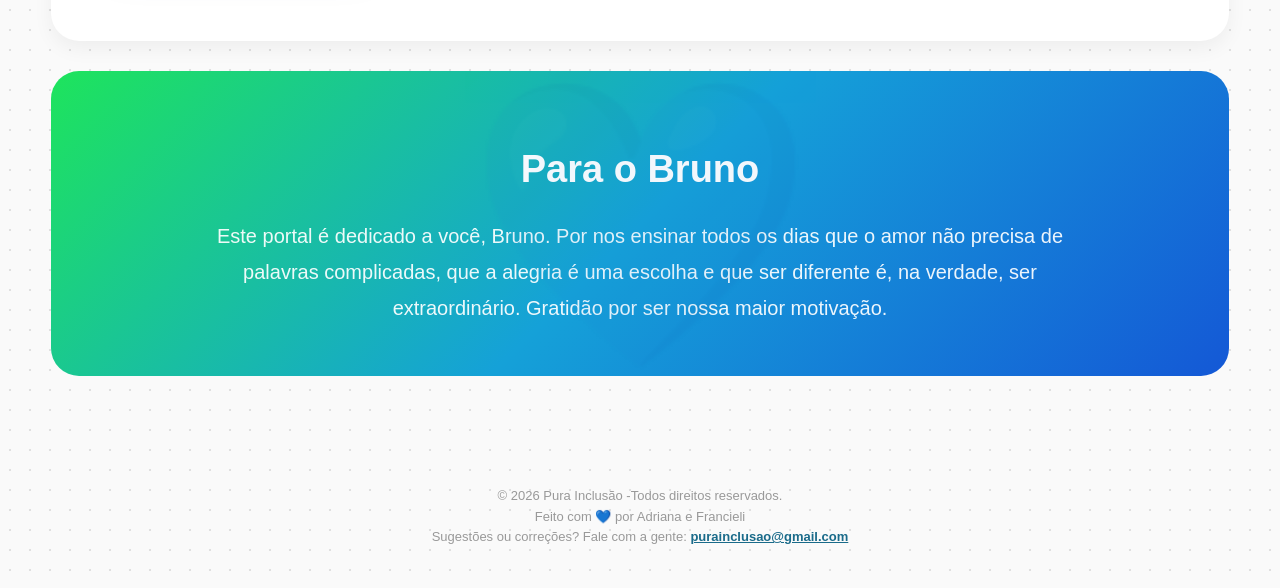
==== commit 7c835ee8: "melhorando a responsividade" ====
--- a/index.html
+++ b/index.html
@@ -422,7 +422,7 @@
         <a href="#servicos"><i class="fa-solid fa-list-check"></i> Serviços</a>
         <a href="#sobre"><i class="fa-solid fa-heart"></i> Sobre nós</a>
       </div>
-      <img src="assets/Logo.png" alt="Logo laços de inclusão" />
+      
     </nav>
 
     <!-- HERO BANNER -->
@@ -596,9 +596,8 @@
         >
           Sobre nós
         </h2>
-        <p style="font-size: 17px; color: #fff; font-style: italic; margin: 0">
-          Um projeto nascido do amor, da faculdade e de um menino especial que
-          ilumina cada página deste portal.
+        <p style="font-size: 25px; color: #fff; font-style: italic; margin: 0">
+          Um projeto criado com amor, dedicação e inspirado por um menino muito especial, <br>cuja luz e carinho tornam cada página deste portal ainda mais significativa.
         </p>
       </div>
 
@@ -606,20 +605,14 @@
         <div class="historia-texto">
           <h2>Como tudo começou</h2>
           <p>
-            O <strong>Laços de Inclusão</strong> nasceu como um projeto de
-            faculdade, mas carrega algo muito maior do que uma nota: carrega
-            amor! Ele foi criado pelas alunas Adriana Mateus e Francieli Mateus
+            <strong>Pura Inclusão</strong> nasceu como um projeto de
+            faculdade, mas carrega algo muito maior do que uma nota, ele carrega
+            amor! Foi criado pelas alunas Adriana Mateus e Francieli Mateus
             Novak, mãe e filha unidas por um propósito em comum, que tem nome e
-            o sorriso mais lindo que conhecemos: Bruno, um menino com Síndrome
-            de Down que, com sua alegria, sua leveza e seu jeito único de estar
-            no mundo, inspirou cada página, cada texto e cada escolha deste
-            portal.
+            o sorriso mais lindo que conhecemos: Bruno, irmão da Adriana e sobrinho da Francieli, um menino com Síndrome de Down que, com sua alegria, sua leveza e seu jeito único de ser, inspirou cada escolha deste portal.
           </p>
           <p>
-            O portal foi pensado para informar famílias de pessoas com
-            deficiência sobre seus direitos, trazer informações úteis e
-            facilitar um pouquinho o dia a dia. Sinta-se à vontade para
-            explorar, conhecer e compartilhar.
+            Criamos este portal porque sentimos na pele a dificuldade de encontrar informações. Aqui você encontra, em um só lugar, o que precisa saber sobre direitos, recursos e serviços para pessoas com deficiência. Sinta-se à vontade para explorar e compartilhar.
           </p>
         </div>
         <div class="historia-foto">
@@ -641,7 +634,7 @@
             src="assets/mascote.png"
             alt="Mascote do portal Laços de Inclusão acenando"
           />
-          <p class="foto-legenda">Nosso mascotinho</p>
+          <p class="foto-legenda">Eu sou o Bruninho</p>
         </div>
         <div class="mascote-texto">
           <h2>Conheça nosso mascotinho</h2>
@@ -651,7 +644,7 @@
             que inclusão pode, e deve, ser celebrada com leveza e afeto.
           </p>
           <p>
-            Assim como o Bruno, nosso mascote acena para o mundo com um sorriso
+            Assim como o Bruno, nosso mascotinho acena para o mundo com um sorriso
             aberto, convidando todo mundo a conhecer, respeitar e incluir.
           </p>
         </div>
@@ -664,14 +657,16 @@
           Este portal é dedicado a você, Bruno. Por nos ensinar todos os dias
           que o amor não precisa de palavras complicadas, que a alegria é uma
           escolha e que ser diferente é, na verdade, ser extraordinário.
-          Obrigada por ser nossa maior motivação.
+          Gratidão por ser nossa maior motivação.
         </p>
       </section>
     </div>
 
     <footer class="rodape">
-      © 2026 Laços de Inclusão -Todos direitos reservados.<br />
-      Feito com 💙 por Adriana e Francieli
+      © 2026 Pura Inclusão -Todos direitos reservados.<br />
+      Feito com 💙 por Adriana e Francieli<br />
+      Sugestões ou correções? Fale com a gente:
+      <a href="mailto:purainclusao@gmail.com" style="color: #1a6b8a; font-weight: 600;">purainclusao@gmail.com</a>
     </footer>
   </body>
-</html>
+</html>
--- a/style.css
+++ b/style.css
@@ -572,52 +572,53 @@
     padding: 10px;
   }
 
-  /* Hero das páginas internas */
+  /* ── Hero das páginas internas ── */
   .hero-visual {
-    min-height: auto;
+    min-height: 260px;
     border-radius: 18px;
     margin-bottom: 20px;
-    padding-bottom: 20px;
-  }
-
-  .hero-topo {
-    padding: 20px;
-  }
-
+    padding: 55px 20px 24px; /* espaço pro botão voltar no topo */
+  }
+
+  /* Desfaz o position:absolute que estoura a tela */
   .hero-visual-conteudo {
-    position: relative;
+    position: static;
     left: auto;
-    right: auto;
     top: auto;
     transform: none;
     max-width: 100%;
-    padding: 20px 20px 0;
+    width: 100%;
+    padding: 0;
+  }
+
+  .hero-visual-caixa {
+    flex-direction: column;
+    gap: 14px;
+    padding: 0;
+    align-items: flex-start;
   }
 
   .hero-visual h1 {
-    font-size: 28px;
-    margin-bottom: 12px;
-  }
-
-  .hero-visual p {
-    font-size: 13px;
-    padding: 10px 14px;
-  }
-
-  /* Mascote no mobile */
+    font-size: 30px;
+    margin-bottom: 0;
+    max-width: 100%;
+  }
+
+  /* Mascote */
   .mascote-flutuante {
     position: static !important;
-    margin: 12px 0 0 0 !important;
+    margin: 0 !important;
     justify-content: flex-start !important;
   }
 
   .mascote-bolha {
-    max-width: 200px !important;
+    max-width: 210px !important;
+    height: auto !important; /* remove o height:250px fixo */
   }
 
   .mascote-avatar {
-    width: 52px !important;
-    height: 52px !important;
+    width: 60px !important;
+    height: 60px !important;
   }
 
   .voltar-hero {
@@ -630,7 +631,7 @@
     padding: 7px 12px;
   }
 
-  /* Páginas internas */
+  /* ── Páginas internas — blocos ── */
   .pagina-deficiencia {
     width: 100%;
     margin: 10px auto 40px;
@@ -675,27 +676,37 @@
     font-size: 20px;
   }
 
-  /* Home */
+  /* ── Hero da home (index) ── */
   .hero-index {
-    min-height: 200px;
+    min-height: 220px;
     border-radius: 18px;
     margin: 10px auto 20px;
-  }
-
+    padding: 20px;
+  }
+
+  /* Desfaz o position:absolute que estoura a tela */
   .hero-index-conteudo {
-    left: 20px;
-    max-width: 80%;
+    position: static;
+    left: auto;
+    top: auto;
+    transform: none;
+    max-width: 100%;
+    flex-direction: column;
+    align-items: flex-start;
+    gap: 12px;
   }
 
   .hero-index-logo {
-    width: 160px;
-    margin-bottom: 12px;
+    width: 150px;
+    margin-bottom: 0;
   }
 
   .hero-index h1 {
-    font-size: 22px;
-  }
-
+    font-size: 20px;
+    line-height: 1.3;
+  }
+
+  /* ── Conteúdo texto home ── */
   .conteudo {
     margin: 20px auto;
     padding: 0 10px;
@@ -705,6 +716,7 @@
     font-size: 22px;
   }
 
+  /* ── Tipos de deficiência ── */
   .tipos-deficiencia {
     flex-direction: column;
     margin: 30px auto;
@@ -727,6 +739,7 @@
     min-width: 140px;
   }
 
+  /* ── Cards de serviços ── */
   .cards {
     grid-template-columns: repeat(2, 1fr);
     padding: 10px;
@@ -742,7 +755,7 @@
     max-height: 80px;
   }
 
-  /* Seção sobre nós no index */
+  /* ── Sobre nós (index) ── */
   .secao-historia,
   .secao-mascote {
     grid-template-columns: 1fr !important;
@@ -783,11 +796,18 @@
     font-size: 16px !important;
   }
 
-  /* Menu de navegação */
+  /* ── Menu de navegação ── */
   .menu-nav {
     height: auto !important;
     align-items: center;
-    justify-content: space-between;
+    justify-content: center;
+    flex-wrap: wrap;
+    gap: 6px;
+  }
+
+  /* Esconde a logo do menu no mobile — já aparece no hero */
+  .menu-nav > img {
+    display: none;
   }
 
   .menu-nav-links {
@@ -801,7 +821,25 @@
     padding: 6px 10px !important;
   }
 
-  /* Sobre nós página dedicada */
+  /* ── Sobre nós — banner do index ── */
+  .sobre-nos {
+    flex-direction: column !important;
+    align-items: flex-start !important;
+    gap: 10px !important;
+    padding: 24px 20px !important;
+    margin: 16px 0 !important;
+  }
+
+  .sobre-nos h2 {
+    white-space: normal !important;
+    font-size: 22px !important;
+  }
+
+  .sobre-nos p {
+    font-size: 14px !important;
+  }
+
+  /* ── Hero sobre (página dedicada) ── */
   .hero-sobre {
     flex-direction: column !important;
     padding: 24px 20px !important;
@@ -821,7 +859,7 @@
     padding: 20px !important;
   }
 
-  /* Banner info nas páginas internas */
+  /* ── Banner info nas páginas internas ── */
   .secao-banner-info {
     flex-direction: column !important;
     text-align: center !important;
@@ -840,12 +878,12 @@
     font-size: 15px !important;
   }
 
-  /* Cards coloridos */
+  /* ── Cards coloridos ── */
   .grid-destaques {
     grid-template-columns: 1fr !important;
   }
 
-  /* Formulário QR Code */
+  /* ── Formulário QR Code ── */
   .secao-formulario {
     grid-template-columns: 1fr !important;
     padding: 20px !important;
@@ -855,4 +893,4 @@
     font-size: 12px;
     padding: 16px 10px;
   }
-}
+}
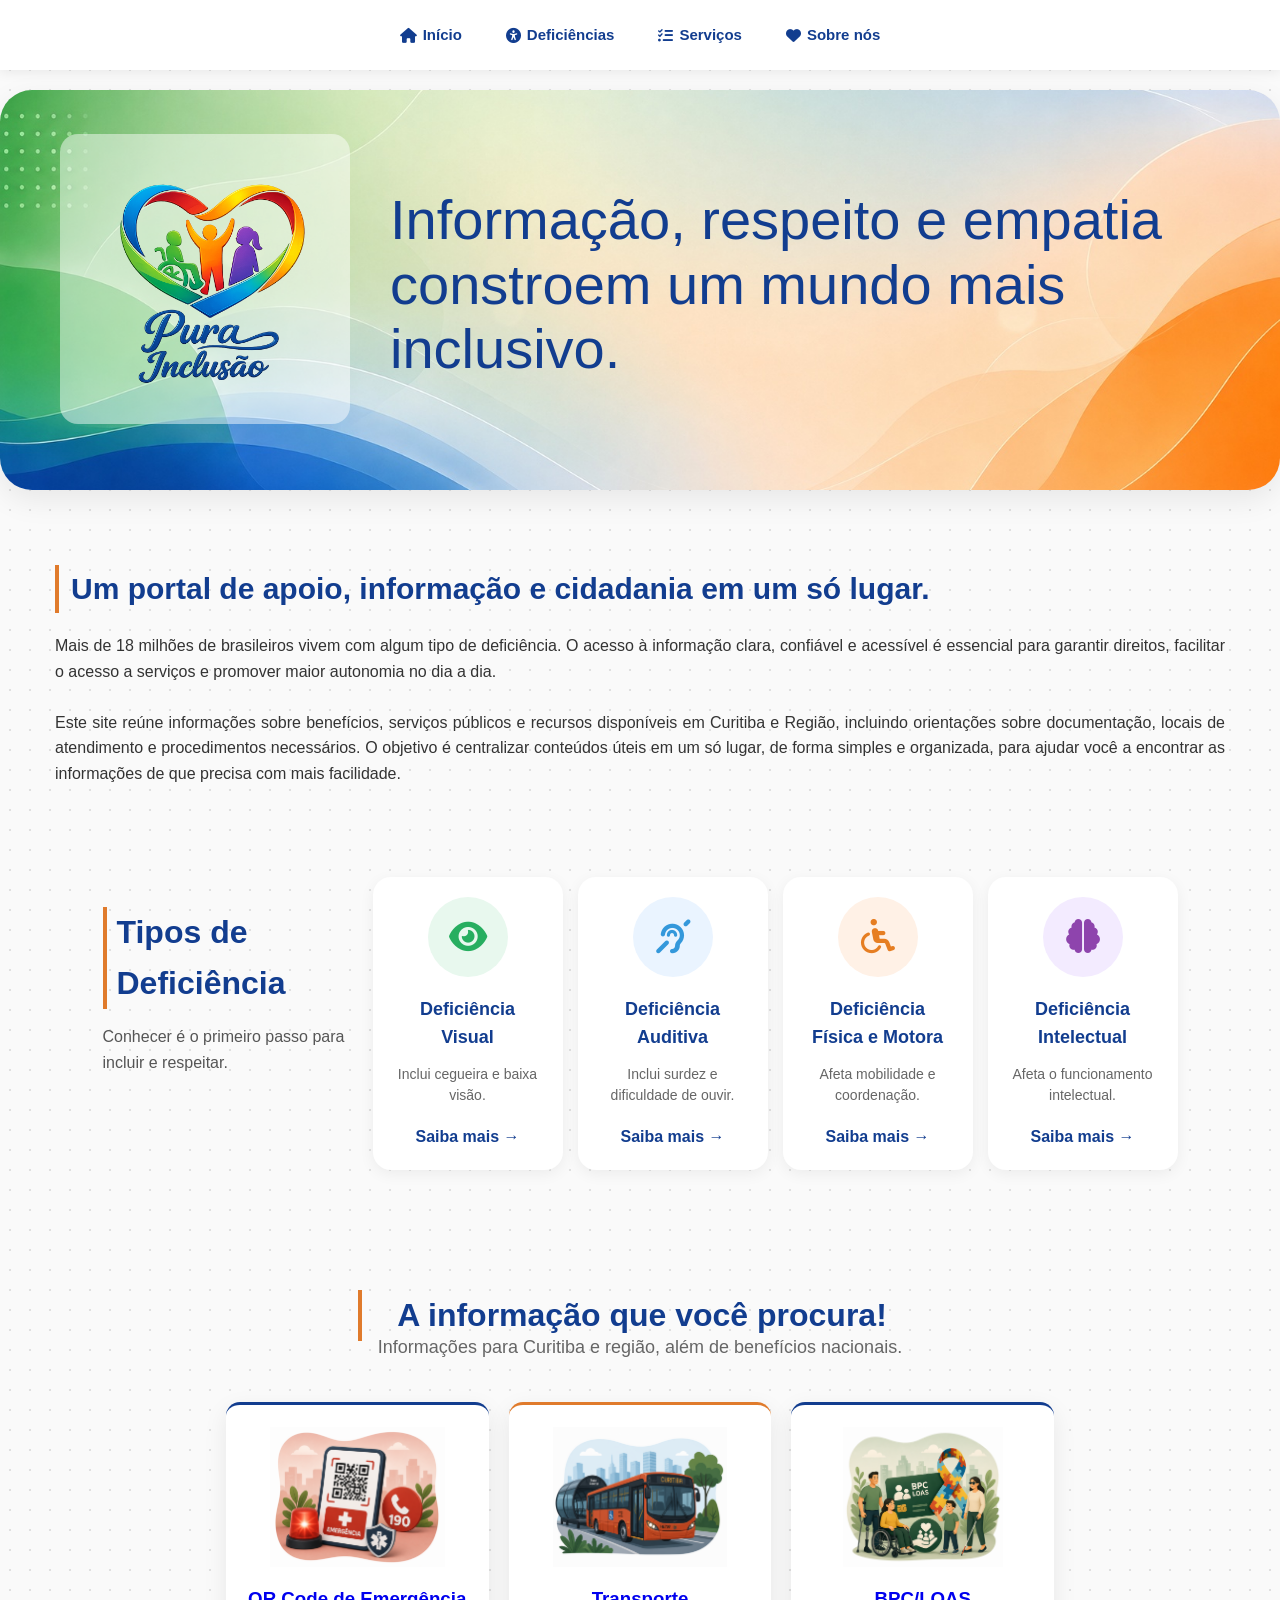
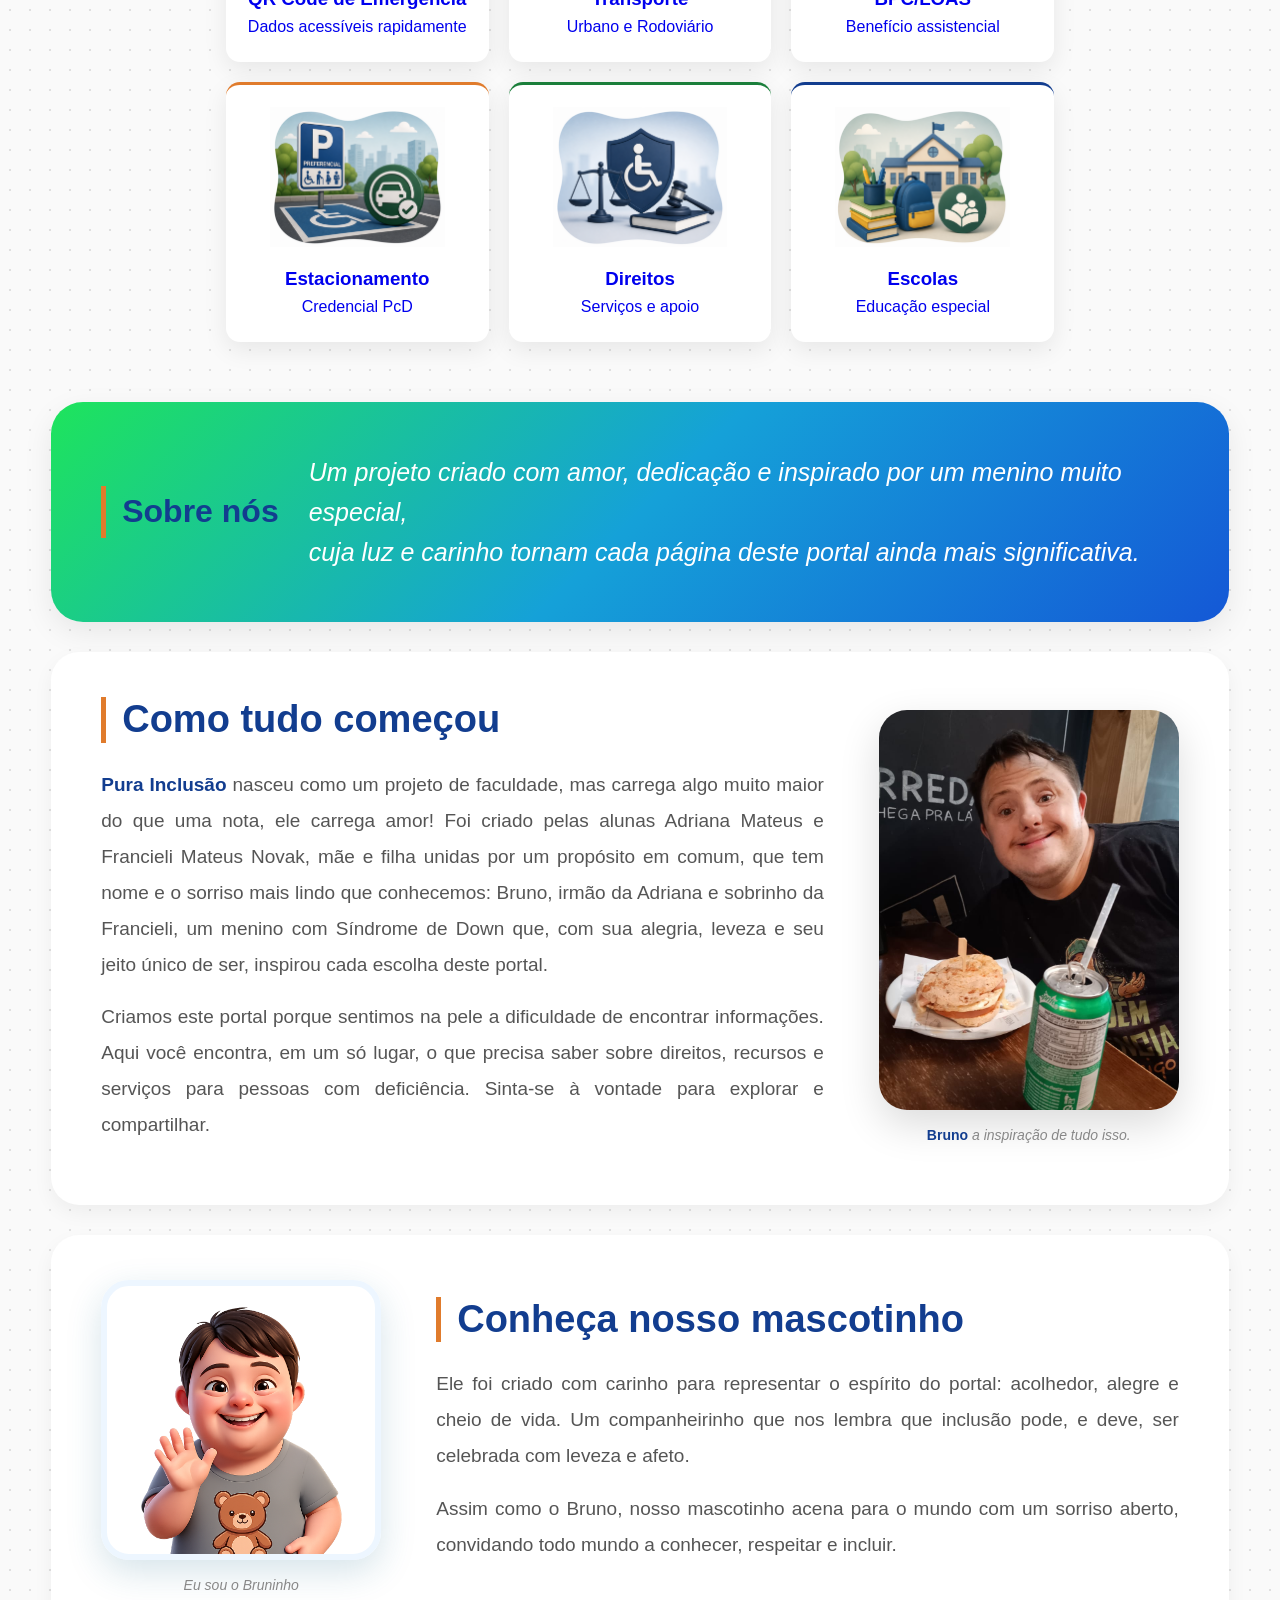
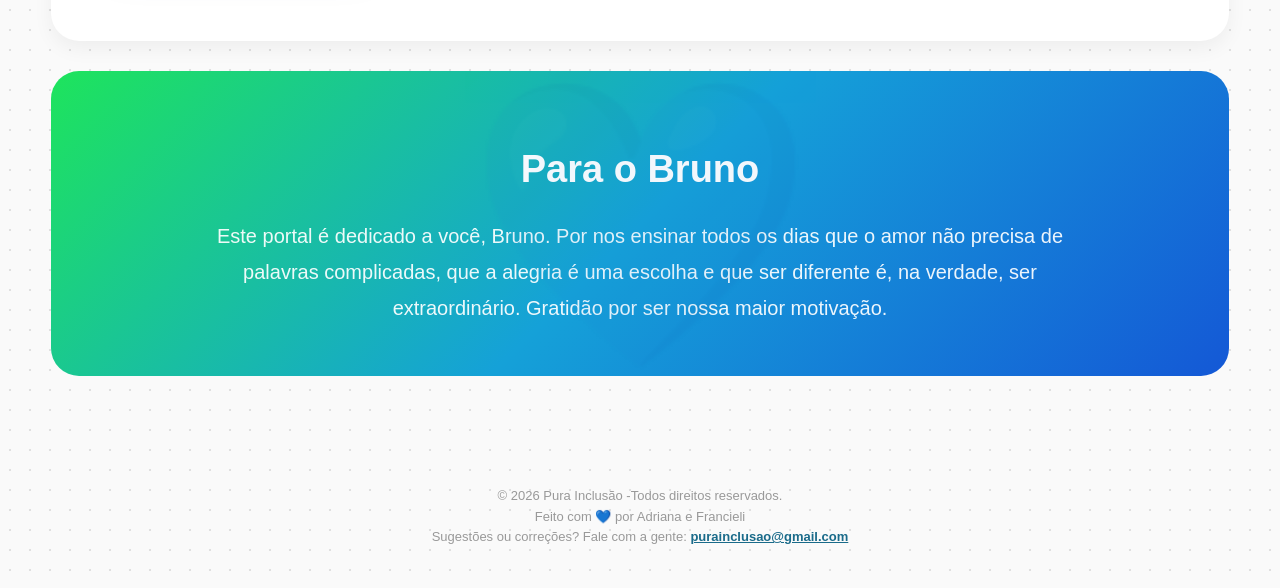
==== commit 310d7980: "homenagem Escola Tia Maria e Helena Antipoff" ====
--- a/index.html
+++ b/index.html
@@ -3,7 +3,7 @@
   <head>
     <meta charset="UTF-8" />
     <meta name="viewport" content="width=device-width, initial-scale=1.0" />
-    <title>Laços de Inclusão</title>
+    <title>Pura Inclusão</title>
     <link
       rel="stylesheet"
       href="https://cdnjs.cloudflare.com/ajax/libs/font-awesome/6.5.2/css/all.min.css"
@@ -422,7 +422,6 @@
         <a href="#servicos"><i class="fa-solid fa-list-check"></i> Serviços</a>
         <a href="#sobre"><i class="fa-solid fa-heart"></i> Sobre nós</a>
       </div>
-      
     </nav>
 
     <!-- HERO BANNER -->
@@ -431,7 +430,7 @@
         <img
           class="hero-index-logo"
           src="assets/Logo.png"
-          alt="Laços de Inclusão"
+          alt="Pura Inclusão"
         />
         <h1 class="">
           Informação, respeito e empatia constroem um mundo mais inclusivo.
@@ -597,7 +596,9 @@
           Sobre nós
         </h2>
         <p style="font-size: 25px; color: #fff; font-style: italic; margin: 0">
-          Um projeto criado com amor, dedicação e inspirado por um menino muito especial, <br>cuja luz e carinho tornam cada página deste portal ainda mais significativa.
+          Um projeto criado com amor, dedicação e inspirado por um menino muito
+          especial, <br />cuja luz e carinho tornam cada página deste portal
+          ainda mais significativa.
         </p>
       </div>
 
@@ -605,14 +606,19 @@
         <div class="historia-texto">
           <h2>Como tudo começou</h2>
           <p>
-            <strong>Pura Inclusão</strong> nasceu como um projeto de
-            faculdade, mas carrega algo muito maior do que uma nota, ele carrega
-            amor! Foi criado pelas alunas Adriana Mateus e Francieli Mateus
-            Novak, mãe e filha unidas por um propósito em comum, que tem nome e
-            o sorriso mais lindo que conhecemos: Bruno, irmão da Adriana e sobrinho da Francieli, um menino com Síndrome de Down que, com sua alegria, sua leveza e seu jeito único de ser, inspirou cada escolha deste portal.
+            <strong>Pura Inclusão</strong> nasceu como um projeto de faculdade,
+            mas carrega algo muito maior do que uma nota, ele carrega amor! Foi
+            criado pelas alunas Adriana Mateus e Francieli Mateus Novak, mãe e
+            filha unidas por um propósito em comum, que tem nome e o sorriso
+            mais lindo que conhecemos: Bruno, irmão da Adriana e sobrinho da
+            Francieli, um menino com Síndrome de Down que, com sua alegria,
+            leveza e seu jeito único de ser, inspirou cada escolha deste portal.
           </p>
           <p>
-            Criamos este portal porque sentimos na pele a dificuldade de encontrar informações. Aqui você encontra, em um só lugar, o que precisa saber sobre direitos, recursos e serviços para pessoas com deficiência. Sinta-se à vontade para explorar e compartilhar.
+            Criamos este portal porque sentimos na pele a dificuldade de
+            encontrar informações. Aqui você encontra, em um só lugar, o que
+            precisa saber sobre direitos, recursos e serviços para pessoas com
+            deficiência. Sinta-se à vontade para explorar e compartilhar.
           </p>
         </div>
         <div class="historia-foto">
@@ -632,7 +638,7 @@
           <img
             class="foto-mascote"
             src="assets/mascote.png"
-            alt="Mascote do portal Laços de Inclusão acenando"
+            alt="Mascote do portal Pura Inclusão acenando"
           />
           <p class="foto-legenda">Eu sou o Bruninho</p>
         </div>
@@ -644,8 +650,9 @@
             que inclusão pode, e deve, ser celebrada com leveza e afeto.
           </p>
           <p>
-            Assim como o Bruno, nosso mascotinho acena para o mundo com um sorriso
-            aberto, convidando todo mundo a conhecer, respeitar e incluir.
+            Assim como o Bruno, nosso mascotinho acena para o mundo com um
+            sorriso aberto, convidando todo mundo a conhecer, respeitar e
+            incluir.
           </p>
         </div>
       </section>
@@ -666,7 +673,11 @@
       © 2026 Pura Inclusão -Todos direitos reservados.<br />
       Feito com 💙 por Adriana e Francieli<br />
       Sugestões ou correções? Fale com a gente:
-      <a href="mailto:purainclusao@gmail.com" style="color: #1a6b8a; font-weight: 600;">purainclusao@gmail.com</a>
+      <a
+        href="mailto:purainclusao@gmail.com"
+        style="color: #1a6b8a; font-weight: 600"
+        >purainclusao@gmail.com</a
+      >
     </footer>
   </body>
-</html>+</html>
